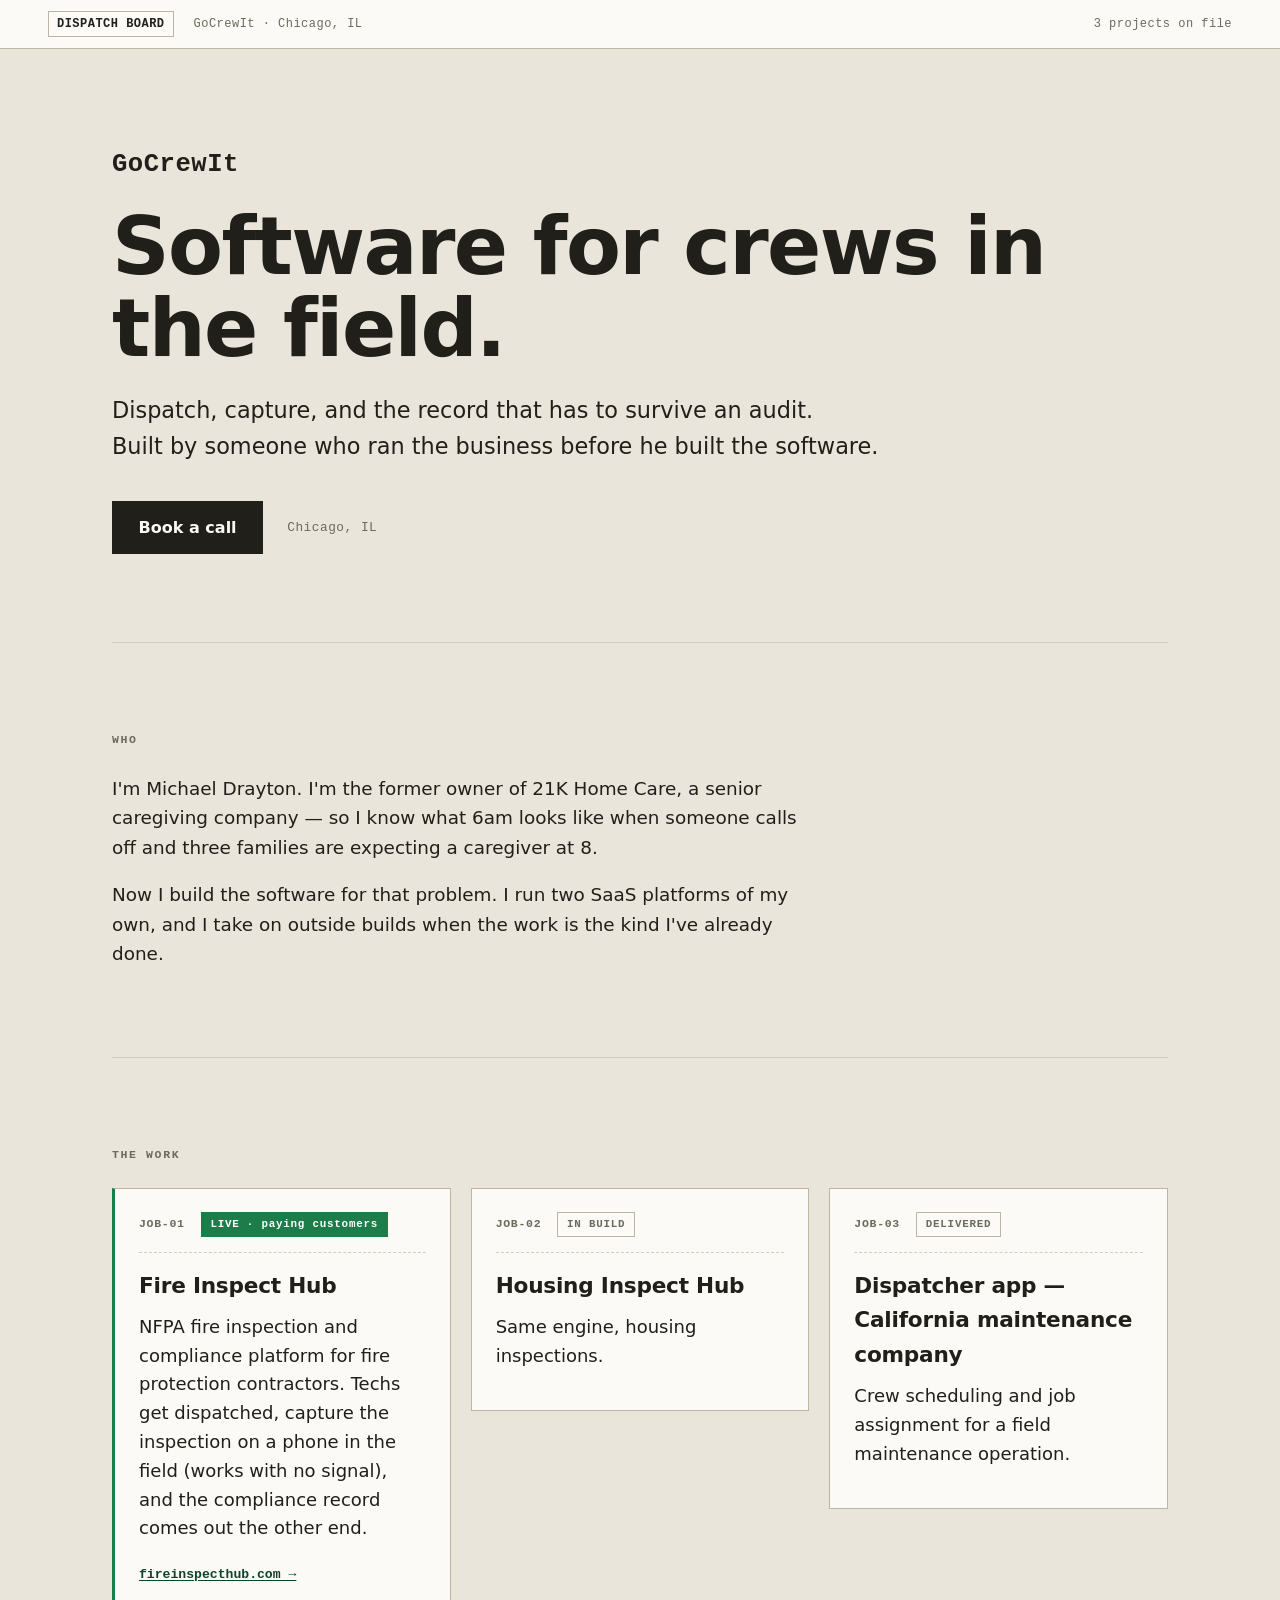
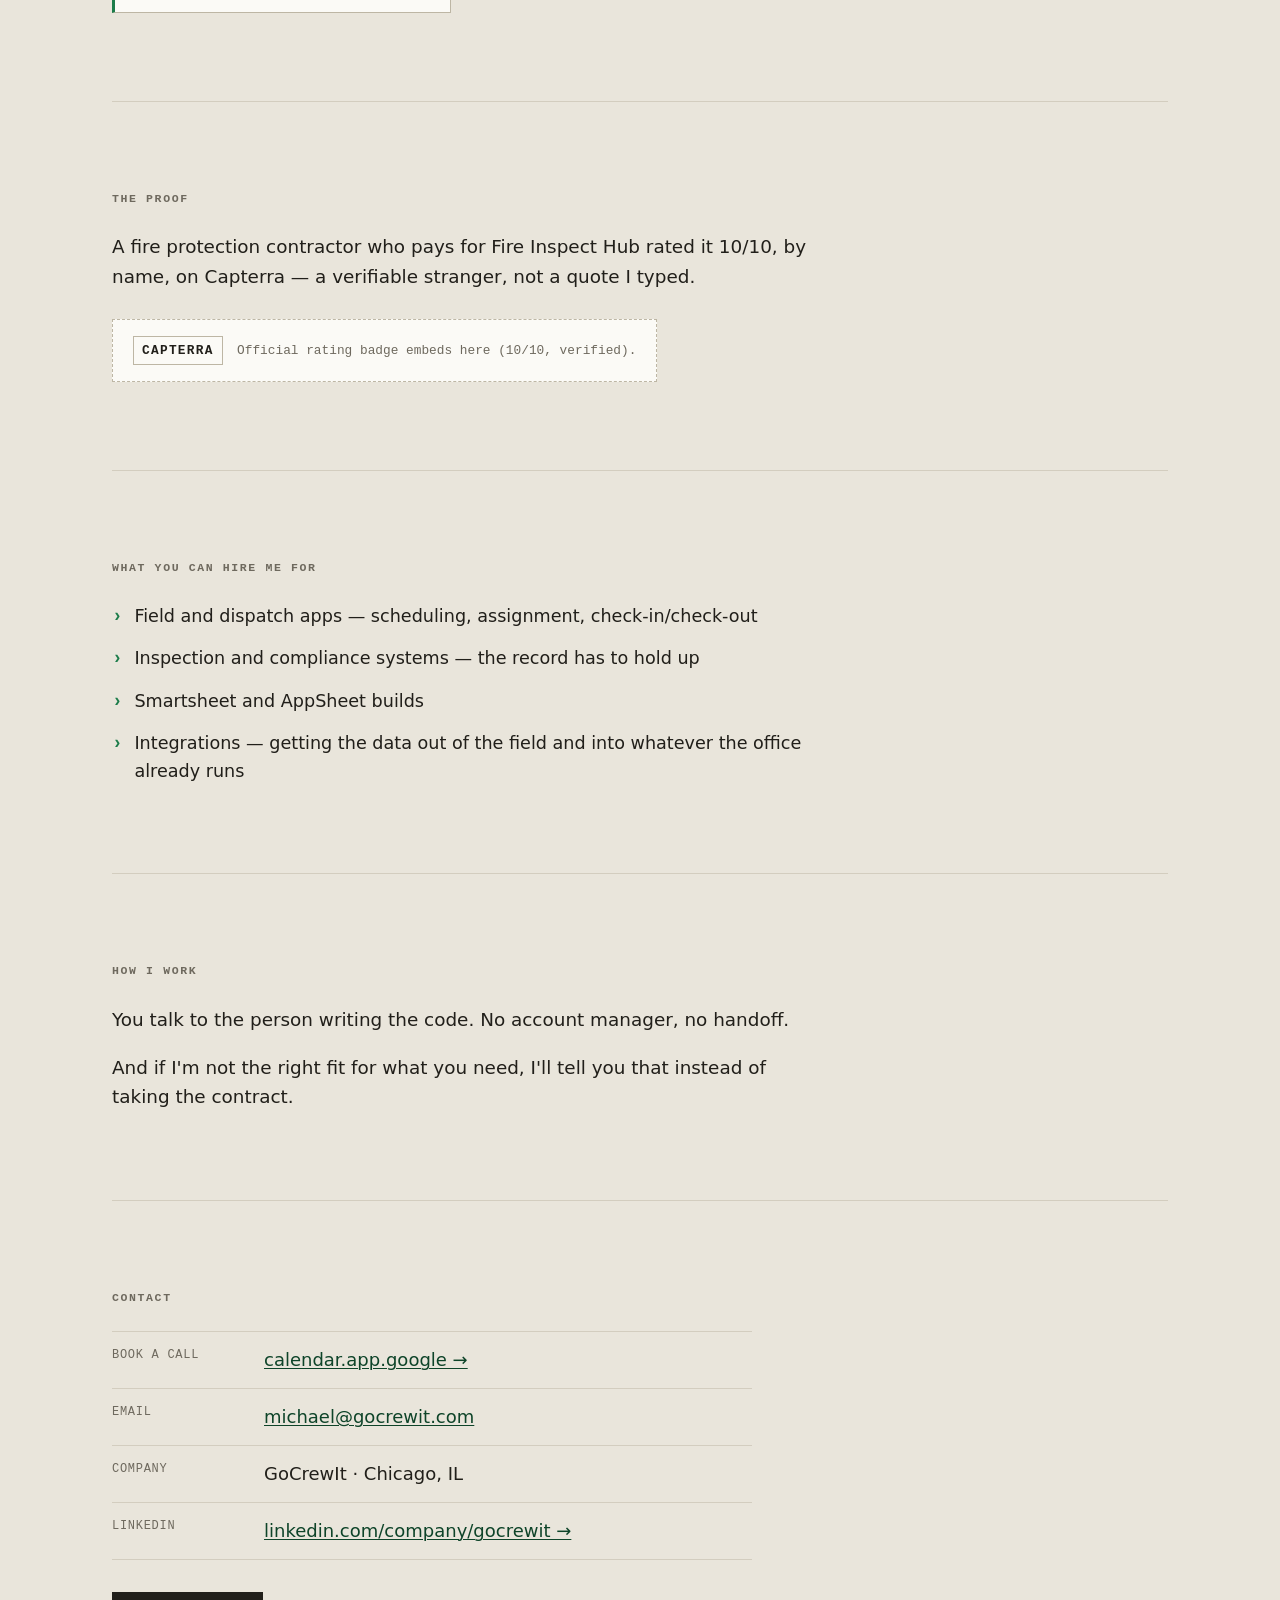
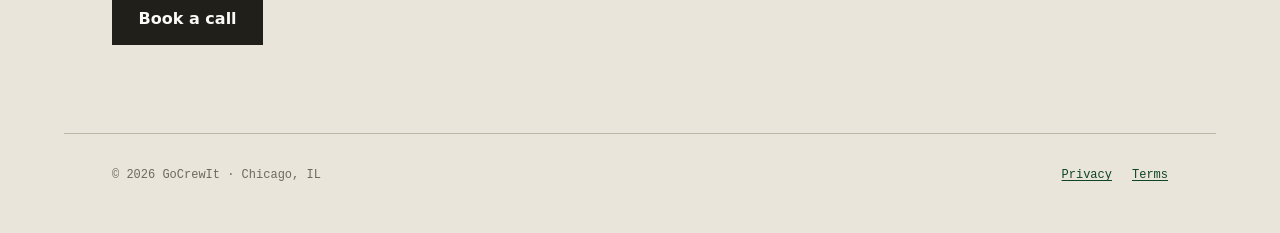
==== index.html @ 795e6ba6 "Initial build — gocrewit.com credibility page One-page dispatch-board site per docs/specs/gocrewit-s" ====
<!DOCTYPE html>
<html lang="en">
<head>
<meta charset="utf-8">
<meta name="viewport" content="width=device-width, initial-scale=1">
<title>GoCrewIt — Software for crews in the field</title>
<meta name="description" content="GoCrewIt builds software for crews in the field — dispatch, capture, and the record that has to survive an audit. Built by an operator who ran the business before he built the software. Chicago, IL.">
<link rel="canonical" href="https://gocrewit.com/">

<!-- Open Graph / social -->
<meta property="og:type" content="website">
<meta property="og:site_name" content="GoCrewIt">
<meta property="og:title" content="GoCrewIt — Software for crews in the field">
<meta property="og:description" content="Dispatch, capture, and the record that has to survive an audit. Built by an operator who ran the business before he built the software.">
<meta property="og:url" content="https://gocrewit.com/">
<meta name="twitter:card" content="summary">

<link rel="stylesheet" href="assets/style.css">
</head>
<body>

<!-- ============================================================= -->
<!-- Dispatch-board header bar — mono metadata, the signature nod   -->
<!-- ============================================================= -->
<header class="board-bar" role="banner">
  <span class="board-bar__tag">DISPATCH BOARD</span>
  <span class="board-bar__meta">GoCrewIt · Chicago, IL</span>
  <span class="board-bar__meta board-bar__meta--dim">3 projects on file</span>
</header>

<main id="main">

  <!-- 3.1 Hero — the thesis -->
  <section class="hero" aria-labelledby="wordmark">
    <p class="hero__eyebrow">GoCrewIt</p>
    <h1 id="wordmark" class="hero__thesis">Software for crews in the field.</h1>
    <p class="hero__sub">
      Dispatch, capture, and the record that has to survive an audit.<br>
      Built by someone who ran the business before he built the software.
    </p>
    <div class="hero__actions">
      <a class="btn" href="https://calendar.app.google/ySt95BwqT4u9FVzF8">Book a call</a>
      <span class="hero__loc">Chicago, IL</span>
    </div>
  </section>

  <!-- 3.2 Who -->
  <section class="who" aria-labelledby="who-h">
    <h2 id="who-h" class="section-label">Who</h2>
    <!-- VERIFY — Michael: confirm the 21K description + dates read the way you
         want them public. Swap the 6am line for a truer memory if you have one. -->
    <div class="who__body">
      <p>
        I'm Michael Drayton. I'm the former owner of 21K Home Care, a senior
        caregiving company — so I know what 6am looks like when someone calls
        off and three families are expecting a caregiver at 8.
      </p>
      <p>
        Now I build the software for that problem. I run two SaaS platforms of
        my own, and I take on outside builds when the work is the kind I've
        already done.
      </p>
    </div>
  </section>

  <!-- 3.3 The work — three job cards (the dispatch board) -->
  <section class="work" aria-labelledby="work-h">
    <h2 id="work-h" class="section-label">The work</h2>
    <ol class="board" role="list">

      <!-- Card 1 — Fire Inspect Hub — the one LIVE, paying-customers card -->
      <li class="card card--live">
        <div class="card__ticket">
          <span class="card__id">JOB-01</span>
          <span class="pill pill--live">LIVE · paying customers</span>
        </div>
        <h3 class="card__title">Fire Inspect Hub</h3>
        <p class="card__scope">
          NFPA fire inspection and compliance platform for fire protection
          contractors. Techs get dispatched, capture the inspection on a phone
          in the field (works with no signal), and the compliance record comes
          out the other end.
        </p>
        <a class="card__link" href="https://fireinspecthub.com">fireinspecthub.com &rarr;</a>
      </li>

      <!-- Card 2 — Housing Inspect Hub -->
      <!-- VERIFY — Michael must confirm status wording. Do NOT claim customers or
           "live" unless true. Defaulted to IN BUILD as the safe, honest floor —
           an overclaim here poisons the whole page. -->
      <li class="card">
        <div class="card__ticket">
          <span class="card__id">JOB-02</span>
          <span class="pill">IN BUILD</span>
        </div>
        <h3 class="card__title">Housing Inspect Hub</h3>
        <p class="card__scope">
          Same engine, housing inspections.
        </p>
      </li>

      <!-- Card 3 — California maintenance company dispatcher app -->
      <!-- VERIFY — Michael: can the client be named, or does it stay anonymous?
           Defaulted to anonymous. -->
      <li class="card">
        <div class="card__ticket">
          <span class="card__id">JOB-03</span>
          <span class="pill">DELIVERED</span>
        </div>
        <h3 class="card__title">Dispatcher app — California maintenance company</h3>
        <p class="card__scope">
          Crew scheduling and job assignment for a field maintenance operation.
        </p>
      </li>

    </ol>
  </section>

  <!-- 3.4 The proof — Isiaha's Capterra review -->
  <section class="proof" aria-labelledby="proof-h">
    <h2 id="proof-h" class="section-label">The proof</h2>
    <p class="proof__context">
      A fire protection contractor who pays for Fire Inspect Hub rated it 10/10,
      by name, on Capterra — a verifiable stranger, not a quote I typed.
    </p>
    <!-- ============================================================= -->
    <!-- CAPTERRA BADGE — embed the official widget here.               -->
    <!-- Pull the current embed from Capterra's vendor portal. Do NOT   -->
    <!-- hand-roll a quote and do NOT reproduce the full review body.   -->
    <!-- The badge must link back to the verifiable original review.    -->
    <!-- ============================================================= -->
    <div class="proof__badge" role="note" aria-label="Capterra rating badge placeholder">
      <span class="proof__badge-label">CAPTERRA</span>
      <span class="proof__badge-note">Official rating badge embeds here (10/10, verified).</span>
    </div>
  </section>

  <!-- 3.5 What you can hire me for -->
  <section class="hire" aria-labelledby="hire-h">
    <h2 id="hire-h" class="section-label">What you can hire me for</h2>
    <ul class="hire__list" role="list">
      <li>Field and dispatch apps — scheduling, assignment, check-in/check-out</li>
      <li>Inspection and compliance systems — the record has to hold up</li>
      <li>Smartsheet and AppSheet builds</li>
      <li>Integrations — getting the data out of the field and into whatever the office already runs</li>
    </ul>
  </section>

  <!-- 3.6 How I work -->
  <section class="how" aria-labelledby="how-h">
    <h2 id="how-h" class="section-label">How I work</h2>
    <div class="how__body">
      <p>You talk to the person writing the code. No account manager, no handoff.</p>
      <p>And if I'm not the right fit for what you need, I'll tell you that instead of taking the contract.</p>
    </div>
  </section>

  <!-- 3.7 Contact -->
  <section class="contact" aria-labelledby="contact-h">
    <h2 id="contact-h" class="section-label">Contact</h2>
    <dl class="contact__grid">
      <div class="contact__row">
        <dt>Book a call</dt>
        <dd><a href="https://calendar.app.google/ySt95BwqT4u9FVzF8">calendar.app.google &rarr;</a></dd>
      </div>
      <div class="contact__row">
        <dt>Email</dt>
        <dd><a href="mailto:michael@gocrewit.com">michael@gocrewit.com</a></dd>
      </div>
      <div class="contact__row">
        <dt>Company</dt>
        <dd>GoCrewIt · Chicago, IL</dd>
      </div>
      <div class="contact__row">
        <dt>LinkedIn</dt>
        <dd><a href="https://www.linkedin.com/company/gocrewit">linkedin.com/company/gocrewit &rarr;</a></dd>
      </div>
    </dl>
    <p class="contact__cta">
      <a class="btn" href="https://calendar.app.google/ySt95BwqT4u9FVzF8">Book a call</a>
    </p>
  </section>

</main>

<footer class="site-foot" role="contentinfo">
  <span>&copy; 2026 GoCrewIt · Chicago, IL</span>
  <nav class="site-foot__nav" aria-label="Legal">
    <a href="privacy.html">Privacy</a>
    <a href="terms.html">Terms</a>
  </nav>
</footer>

</body>
</html>
---- assets/style.css ----
/* =================================================================
   GoCrewIt — credibility page
   Design: "ops board / work-order ticket". Manila board + graphite ink,
   ONE accent (signal green) reserved strictly for status. System fonts
   only (no web-font fetch → fast on bad signal). Hand-written, no build.
   ================================================================= */

:root {
  --board:      #e9e5db;  /* page: kraft / work-order manila            */
  --card:       #fbfaf6;  /* card stock                                 */
  --ink:        #211f1a;  /* warm graphite (not pure black)             */
  --muted:      #6e695e;  /* secondary text                             */
  --line:       #d3cdbf;  /* hairline ticket structure                  */
  --line-strong:#bdb6a4;
  --accent:     #1c7c4a;  /* signal green — STATUS ONLY                 */
  --accent-dk:  #0e4429;

  --sans: ui-sans-serif, system-ui, -apple-system, "Segoe UI", Roboto, Helvetica, Arial, sans-serif;
  --mono: ui-monospace, "SF Mono", "Cascadia Code", "Cascadia Mono", Menlo, Consolas, monospace;

  --measure: 62ch;
  --pad: clamp(1.25rem, 4vw, 3rem);
  --gap: clamp(2.75rem, 7vw, 5.5rem);
}

* { box-sizing: border-box; }

html { -webkit-text-size-adjust: 100%; }

body {
  margin: 0;
  background: var(--board);
  color: var(--ink);
  font-family: var(--sans);
  font-size: clamp(1rem, 0.95rem + 0.3vw, 1.125rem);
  line-height: 1.6;
  -webkit-font-smoothing: antialiased;
}

a { color: var(--accent-dk); text-decoration-thickness: 1px; text-underline-offset: 2px; }
a:hover { color: var(--accent); }

/* Visible keyboard focus everywhere (quality floor). */
:focus-visible {
  outline: 2px solid var(--accent);
  outline-offset: 3px;
  border-radius: 2px;
}

/* ---- Dispatch-board header bar -------------------------------- */
.board-bar {
  display: flex;
  flex-wrap: wrap;
  align-items: center;
  gap: 0.5rem 1.25rem;
  padding: 0.7rem var(--pad);
  border-bottom: 1px solid var(--line-strong);
  background: var(--card);
  font-family: var(--mono);
  font-size: 0.75rem;
  letter-spacing: 0.04em;
}
.board-bar__tag {
  font-weight: 600;
  color: var(--ink);
  padding: 0.15rem 0.5rem;
  border: 1px solid var(--line-strong);
}
.board-bar__meta { color: var(--muted); }
.board-bar__meta--dim { margin-left: auto; }

/* ---- Layout rhythm -------------------------------------------- */
main {
  max-width: 72rem;
  margin: 0 auto;
  padding: 0 var(--pad);
}
section { padding: var(--gap) 0; border-bottom: 1px solid var(--line); }
section:last-of-type { border-bottom: 0; }

.section-label {
  font-family: var(--mono);
  font-size: 0.72rem;
  font-weight: 600;
  letter-spacing: 0.14em;
  text-transform: uppercase;
  color: var(--muted);
  margin: 0 0 1.5rem;
}

/* ---- Hero ------------------------------------------------------ */
.hero { padding-top: clamp(3rem, 8vw, 6rem); }
.hero__eyebrow {
  font-family: var(--mono);
  font-weight: 600;
  letter-spacing: 0.02em;
  font-size: clamp(1.1rem, 1rem + 1vw, 1.6rem);
  margin: 0 0 1.25rem;
}
.hero__thesis {
  font-size: clamp(2.4rem, 1.6rem + 5vw, 5rem);
  line-height: 1.02;
  letter-spacing: -0.02em;
  font-weight: 800;
  margin: 0 0 1.5rem;
  max-width: 18ch;
}
.hero__sub {
  font-size: clamp(1.1rem, 1rem + 0.7vw, 1.4rem);
  color: var(--ink);
  max-width: var(--measure);
  margin: 0 0 2.25rem;
}
.hero__actions { display: flex; flex-wrap: wrap; align-items: center; gap: 1rem 1.5rem; }
.hero__loc { font-family: var(--mono); font-size: 0.8rem; color: var(--muted); letter-spacing: 0.04em; }

/* ---- Button --------------------------------------------------- */
.btn {
  display: inline-block;
  background: var(--ink);
  color: var(--card);
  font-weight: 600;
  font-size: 1rem;
  padding: 0.8rem 1.6rem;
  border: 1px solid var(--ink);
  text-decoration: none;
  transition: transform 120ms ease, background-color 120ms ease;
}
.btn:hover { background: var(--accent-dk); border-color: var(--accent-dk); color: #fff; transform: translateY(-1px); }

/* ---- Who / How / prose ---------------------------------------- */
.who__body, .how__body { max-width: var(--measure); }
.who__body p, .how__body p { margin: 0 0 1.15rem; font-size: 1.15rem; }
.who__body p:last-child, .how__body p:last-child { margin-bottom: 0; }

/* ---- The board: job cards ------------------------------------- */
.board {
  list-style: none;
  margin: 0;
  padding: 0;
  display: grid;
  gap: 1.25rem;
}
.card {
  background: var(--card);
  border: 1px solid var(--line-strong);
  padding: 1.4rem 1.5rem 1.6rem;
  transition: transform 120ms ease, box-shadow 120ms ease;
}
.card:hover { transform: translateY(-2px); box-shadow: 0 6px 22px rgba(33,31,26,0.09); }
/* The one live card gets a structural marker, not a color wash. */
.card--live { border-left: 3px solid var(--accent); }

.card__ticket {
  display: flex;
  align-items: center;
  gap: 0.75rem 1rem;
  flex-wrap: wrap;
  font-family: var(--mono);
  font-size: 0.72rem;
  letter-spacing: 0.06em;
  padding-bottom: 0.9rem;
  margin-bottom: 1rem;
  border-bottom: 1px dashed var(--line);
}
.card__id { color: var(--muted); font-weight: 600; }

.pill {
  font-family: var(--mono);
  font-size: 0.68rem;
  font-weight: 600;
  letter-spacing: 0.07em;
  padding: 0.2rem 0.55rem;
  border: 1px solid var(--line-strong);
  color: var(--muted);
  white-space: nowrap;
}
/* Accent appears ONLY here, on the genuinely-live status. */
.pill--live {
  background: var(--accent);
  border-color: var(--accent);
  color: #fff;
}

.card__title { font-size: 1.35rem; letter-spacing: -0.01em; margin: 0 0 0.6rem; }
.card__scope { margin: 0 0 0.9rem; color: var(--ink); max-width: 60ch; }
.card__link { font-family: var(--mono); font-size: 0.82rem; font-weight: 600; }

@media (min-width: 52rem) {
  .board { grid-template-columns: repeat(3, 1fr); align-items: start; }
}

/* ---- Proof / Capterra slot ------------------------------------ */
.proof__context { max-width: var(--measure); font-size: 1.15rem; margin: 0 0 1.75rem; }
.proof__badge {
  display: inline-flex;
  align-items: center;
  gap: 0.9rem;
  background: var(--card);
  border: 1px dashed var(--line-strong);
  padding: 1rem 1.25rem;
  font-family: var(--mono);
  font-size: 0.8rem;
}
.proof__badge-label {
  font-weight: 600;
  letter-spacing: 0.1em;
  padding: 0.2rem 0.5rem;
  border: 1px solid var(--line-strong);
}
.proof__badge-note { color: var(--muted); }

/* ---- Hire list ------------------------------------------------ */
.hire__list {
  list-style: none;
  margin: 0;
  padding: 0;
  display: grid;
  gap: 0.9rem;
  max-width: var(--measure);
}
.hire__list li {
  padding-left: 1.4rem;
  position: relative;
  font-size: 1.1rem;
}
.hire__list li::before {
  content: "›";
  position: absolute;
  left: 0;
  color: var(--accent);
  font-family: var(--mono);
  font-weight: 700;
}

/* ---- Contact -------------------------------------------------- */
.contact__grid { margin: 0 0 2rem; display: grid; gap: 0; max-width: 40rem; }
.contact__row {
  display: flex;
  flex-wrap: wrap;
  gap: 0.25rem 1.5rem;
  padding: 0.85rem 0;
  border-top: 1px solid var(--line);
}
.contact__row:last-child { border-bottom: 1px solid var(--line); }
.contact__row dt {
  font-family: var(--mono);
  font-size: 0.75rem;
  letter-spacing: 0.06em;
  text-transform: uppercase;
  color: var(--muted);
  min-width: 8rem;
}
.contact__row dd { margin: 0; }
.contact__cta { margin: 0; }

/* ---- Footer --------------------------------------------------- */
.site-foot {
  max-width: 72rem;
  margin: 0 auto;
  padding: 2rem var(--pad) 3rem;
  display: flex;
  flex-wrap: wrap;
  gap: 0.5rem 1.5rem;
  align-items: center;
  justify-content: space-between;
  font-family: var(--mono);
  font-size: 0.75rem;
  color: var(--muted);
  border-top: 1px solid var(--line-strong);
}
.site-foot__nav { display: flex; gap: 1.25rem; }

/* ---- Legal pages (privacy / terms / 404) ---------------------- */
.doc {
  max-width: 46rem;
  margin: 0 auto;
  padding: clamp(2.5rem, 6vw, 4.5rem) var(--pad) 4rem;
}
.doc h1 { font-size: clamp(1.8rem, 1.4rem + 2vw, 2.6rem); letter-spacing: -0.02em; margin: 0 0 0.5rem; }
.doc .doc__meta { font-family: var(--mono); font-size: 0.78rem; color: var(--muted); margin: 0 0 2.5rem; }
.doc h2 { font-size: 1.25rem; margin: 2.5rem 0 0.75rem; }
.doc p, .doc li { max-width: var(--measure); }
.doc a.back { font-family: var(--mono); font-size: 0.8rem; }
.doc__placeholder {
  background: var(--card);
  border: 1px dashed var(--line-strong);
  padding: 1rem 1.25rem;
  font-family: var(--mono);
  font-size: 0.8rem;
  color: var(--muted);
}

/* ---- 404 ------------------------------------------------------ */
.notfound { text-align: left; }
.notfound .code { font-family: var(--mono); font-size: 0.8rem; color: var(--muted); letter-spacing: 0.08em; }

/* ---- Motion preference ---------------------------------------- */
@media (prefers-reduced-motion: reduce) {
  * { transition: none !important; scroll-behavior: auto !important; }
  .card:hover, .btn:hover { transform: none; }
}
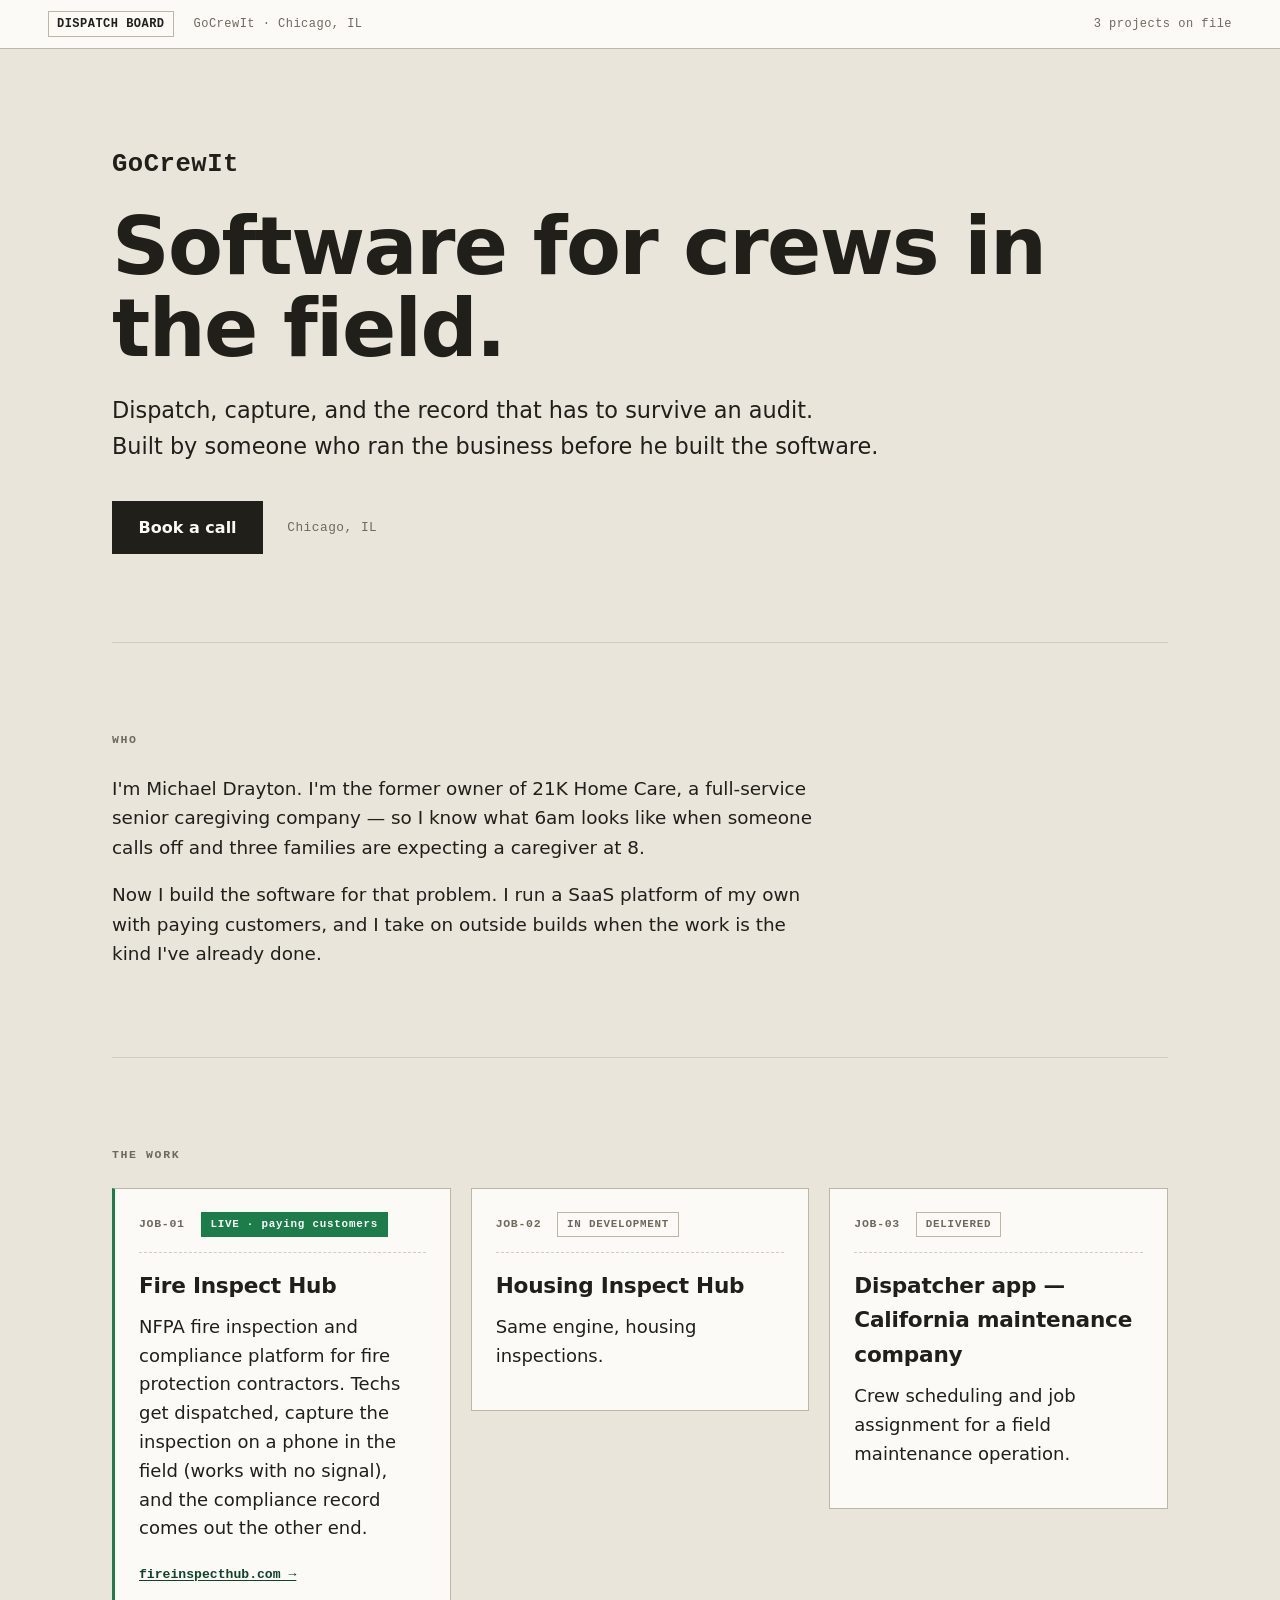
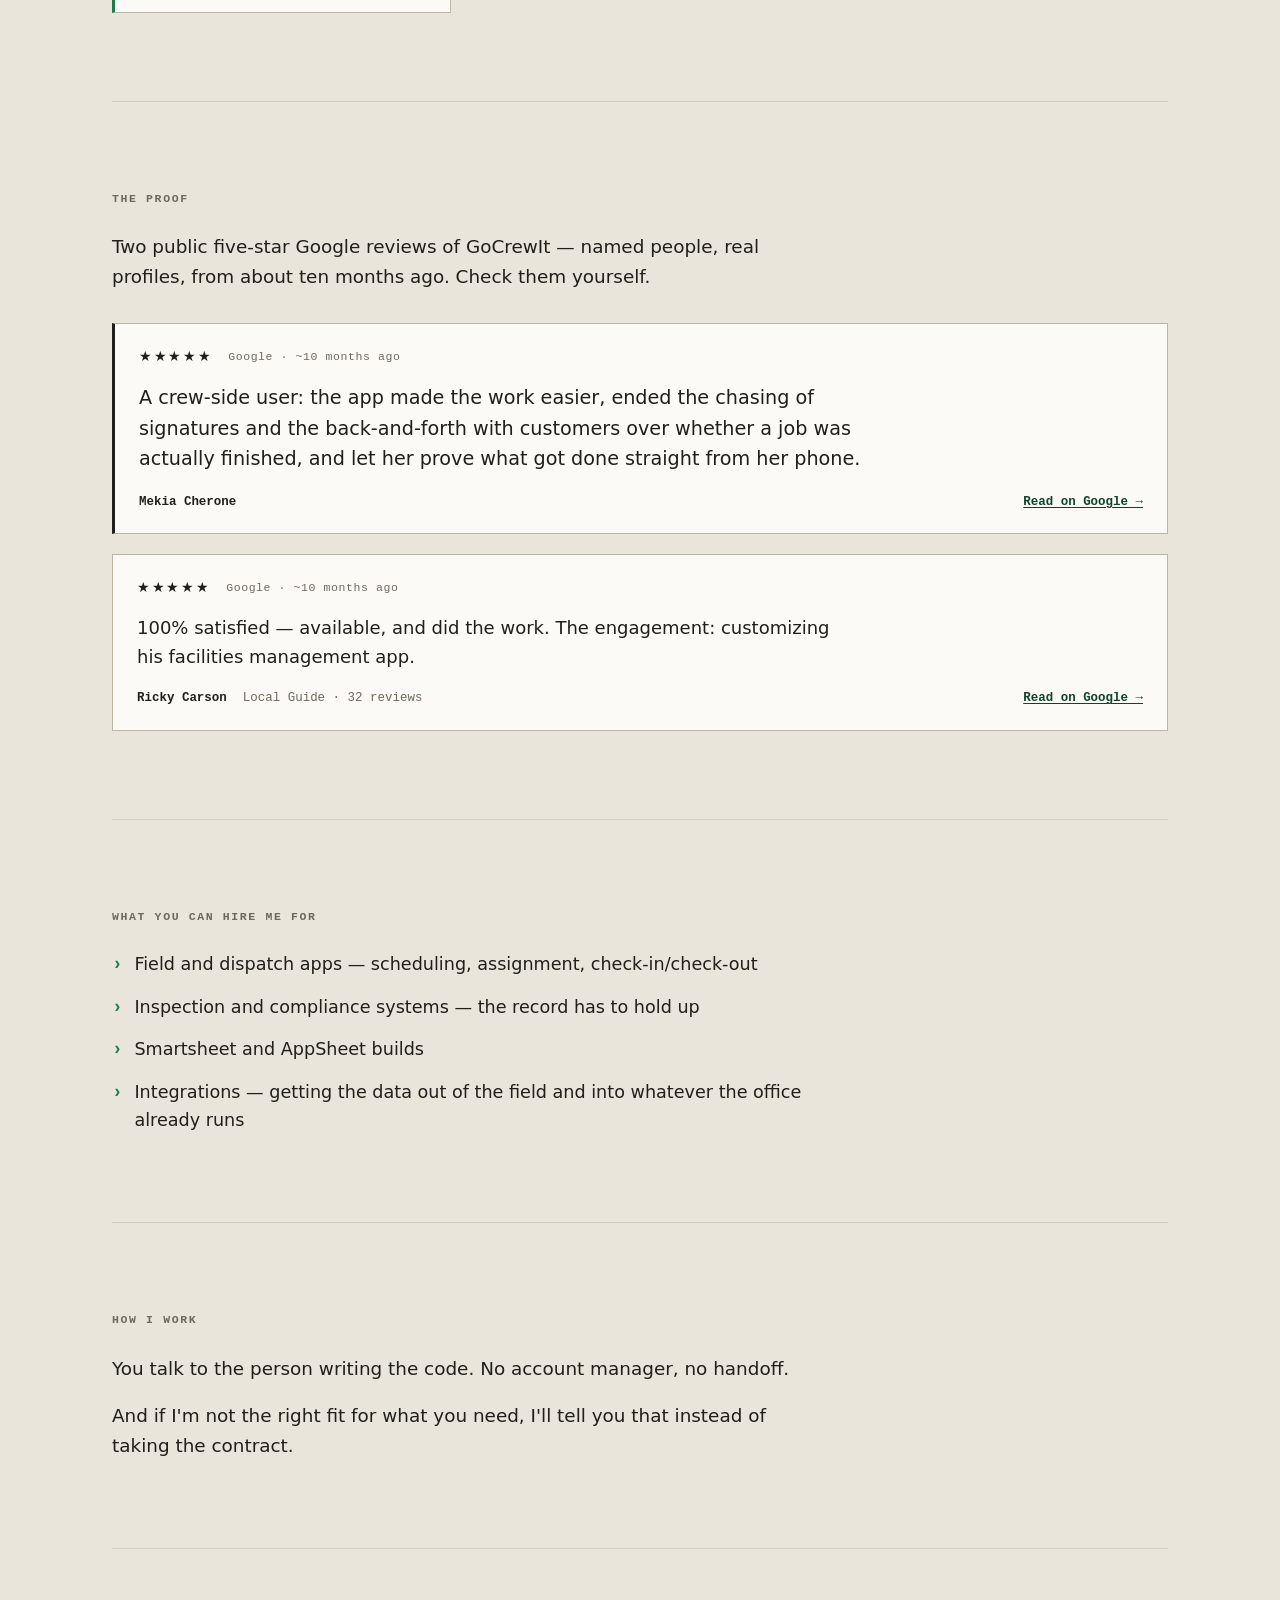
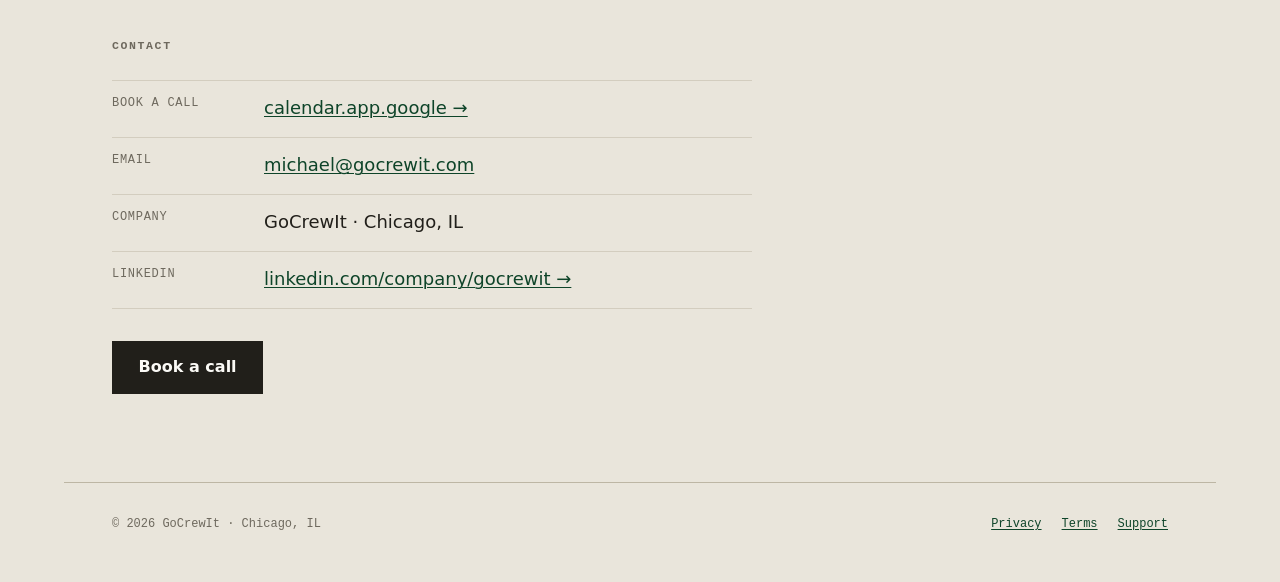
==== commit 1d849d76: "Corrections per ticket: Google reviews, IN DEVELOPMENT, legal paths, redirects - Proof: delete dead " ====
--- a/index.html
+++ b/index.html
@@ -47,18 +47,19 @@
   <!-- 3.2 Who -->
   <section class="who" aria-labelledby="who-h">
     <h2 id="who-h" class="section-label">Who</h2>
-    <!-- VERIFY — Michael: confirm the 21K description + dates read the way you
-         want them public. Swap the 6am line for a truer memory if you have one. -->
+    <!-- 21K wording CONFIRMED by Michael 2026-07-13: full-service senior
+         caregiving company, past tense. Swap the 6am line for a real 21K memory
+         if Michael has a more specific one. -->
     <div class="who__body">
       <p>
-        I'm Michael Drayton. I'm the former owner of 21K Home Care, a senior
-        caregiving company — so I know what 6am looks like when someone calls
-        off and three families are expecting a caregiver at 8.
+        I'm Michael Drayton. I'm the former owner of 21K Home Care, a
+        full-service senior caregiving company — so I know what 6am looks like
+        when someone calls off and three families are expecting a caregiver at 8.
       </p>
       <p>
-        Now I build the software for that problem. I run two SaaS platforms of
-        my own, and I take on outside builds when the work is the kind I've
-        already done.
+        Now I build the software for that problem. I run a SaaS platform of my
+        own with paying customers, and I take on outside builds when the work is
+        the kind I've already done.
       </p>
     </div>
   </section>
@@ -85,13 +86,13 @@
       </li>
 
       <!-- Card 2 — Housing Inspect Hub -->
-      <!-- VERIFY — Michael must confirm status wording. Do NOT claim customers or
-           "live" unless true. Defaulted to IN BUILD as the safe, honest floor —
-           an overclaim here poisons the whole page. -->
+      <!-- Status CONFIRMED by Michael 2026-07-13: "IN DEVELOPMENT" — those exact
+           words. No "launching soon" / customer / traction language. A truthful
+           IN DEVELOPMENT next to a LIVE card is what makes the LIVE card believable. -->
       <li class="card">
         <div class="card__ticket">
           <span class="card__id">JOB-02</span>
-          <span class="pill">IN BUILD</span>
+          <span class="pill">IN DEVELOPMENT</span>
         </div>
         <h3 class="card__title">Housing Inspect Hub</h3>
         <p class="card__scope">
@@ -100,8 +101,10 @@
       </li>
 
       <!-- Card 3 — California maintenance company dispatcher app -->
-      <!-- VERIFY — Michael: can the client be named, or does it stay anonymous?
-           Defaulted to anonymous. -->
+      <!-- VERIFY — Michael: is this Ricky Carson (the Google reviewer below,
+           "customizing his facilities management app")? If YES, name him here and
+           cross-link this card to his review — he named himself publicly. If not
+           confirmed, it STAYS anonymous. Not guessing. -->
       <li class="card">
         <div class="card__ticket">
           <span class="card__id">JOB-03</span>
@@ -116,22 +119,58 @@
     </ol>
   </section>
 
-  <!-- 3.4 The proof — Isiaha's Capterra review -->
+  <!-- 3.4 The proof — two public Google Business Profile reviews of GoCrewIt.
+       (Capterra route deleted: badges gate at 10 reviews; FIH has one. These are
+       better proof — right brand, named public profiles, no gate.) -->
   <section class="proof" aria-labelledby="proof-h">
     <h2 id="proof-h" class="section-label">The proof</h2>
     <p class="proof__context">
-      A fire protection contractor who pays for Fire Inspect Hub rated it 10/10,
-      by name, on Capterra — a verifiable stranger, not a quote I typed.
+      Two public five-star Google reviews of GoCrewIt — named people, real
+      profiles, from about ten months ago. Check them yourself.
     </p>
-    <!-- ============================================================= -->
-    <!-- CAPTERRA BADGE — embed the official widget here.               -->
-    <!-- Pull the current embed from Capterra's vendor portal. Do NOT   -->
-    <!-- hand-roll a quote and do NOT reproduce the full review body.   -->
-    <!-- The badge must link back to the verifiable original review.    -->
-    <!-- ============================================================= -->
-    <div class="proof__badge" role="note" aria-label="Capterra rating badge placeholder">
-      <span class="proof__badge-label">CAPTERRA</span>
-      <span class="proof__badge-note">Official rating badge embeds here (10/10, verified).</span>
+
+    <div class="reviews">
+
+      <!-- Review 1 — Mekia Cherone (crew-side) — MOST SPACE. She stated the whole
+           positioning unprompted, ten months before the brief. -->
+      <blockquote class="review review--lead">
+        <div class="review__meta">
+          <span class="review__stars" aria-label="Rated 5 out of 5">&#9733;&#9733;&#9733;&#9733;&#9733;</span>
+          <span class="review__src">Google &middot; ~10 months ago</span>
+        </div>
+        <!-- Summary, not a fabricated verbatim quote (we don't hold her exact text).
+             VERIFY — Michael: paste her verbatim excerpt if you want it in quotes;
+             if she wrote "paperwork," keep it — that's HER voice, allowed. -->
+        <p class="review__body">
+          A crew-side user: the app made the work easier, ended the chasing of
+          signatures and the back-and-forth with customers over whether a job was
+          actually finished, and let her prove what got done straight from her phone.
+        </p>
+        <footer class="review__who">
+          <cite>Mekia Cherone</cite>
+          <!-- VERIFY — Michael: supply the live Google Business Profile URL. -->
+          <a class="review__link" href="#VERIFY-gmb-url">Read on Google &rarr;</a>
+        </footer>
+      </blockquote>
+
+      <!-- Review 2 — Ricky Carson — the Local Guide standing is the point. -->
+      <blockquote class="review">
+        <div class="review__meta">
+          <span class="review__stars" aria-label="Rated 5 out of 5">&#9733;&#9733;&#9733;&#9733;&#9733;</span>
+          <span class="review__src">Google &middot; ~10 months ago</span>
+        </div>
+        <p class="review__body">
+          100% satisfied &mdash; available, and did the work. The engagement:
+          customizing his facilities management app.
+        </p>
+        <footer class="review__who">
+          <cite>Ricky Carson</cite>
+          <span class="review__badge">Local Guide &middot; 32 reviews</span>
+          <!-- VERIFY — Michael: supply the live Google Business Profile URL. -->
+          <a class="review__link" href="#VERIFY-gmb-url">Read on Google &rarr;</a>
+        </footer>
+      </blockquote>
+
     </div>
   </section>
 
@@ -186,8 +225,9 @@
 <footer class="site-foot" role="contentinfo">
   <span>&copy; 2026 GoCrewIt · Chicago, IL</span>
   <nav class="site-foot__nav" aria-label="Legal">
-    <a href="privacy.html">Privacy</a>
-    <a href="terms.html">Terms</a>
+    <a href="privacy-policy.html">Privacy</a>
+    <a href="terms-of-service.html">Terms</a>
+    <a href="support.html">Support</a>
   </nav>
 </footer>
 
--- a/assets/style.css
+++ b/assets/style.css
@@ -190,25 +190,42 @@
   .board { grid-template-columns: repeat(3, 1fr); align-items: start; }
 }
 
-/* ---- Proof / Capterra slot ------------------------------------ */
-.proof__context { max-width: var(--measure); font-size: 1.15rem; margin: 0 0 1.75rem; }
-.proof__badge {
-  display: inline-flex;
+/* ---- Proof / Google reviews ----------------------------------- */
+.proof__context { max-width: var(--measure); font-size: 1.15rem; margin: 0 0 2rem; }
+.reviews { display: grid; gap: 1.25rem; }
+.review {
+  margin: 0;
+  background: var(--card);
+  border: 1px solid var(--line-strong);
+  padding: 1.4rem 1.5rem 1.3rem;
+}
+/* Lead review gets weight via an ink rule — accent stays status-only. */
+.review--lead { border-left: 3px solid var(--ink); }
+.review__meta {
+  display: flex;
   align-items: center;
-  gap: 0.9rem;
-  background: var(--card);
-  border: 1px dashed var(--line-strong);
-  padding: 1rem 1.25rem;
-  font-family: var(--mono);
-  font-size: 0.8rem;
-}
-.proof__badge-label {
-  font-weight: 600;
-  letter-spacing: 0.1em;
-  padding: 0.2rem 0.5rem;
-  border: 1px solid var(--line-strong);
-}
-.proof__badge-note { color: var(--muted); }
+  gap: 0.6rem 1rem;
+  flex-wrap: wrap;
+  font-family: var(--mono);
+  font-size: 0.72rem;
+  letter-spacing: 0.05em;
+  margin-bottom: 0.9rem;
+}
+.review__stars { color: var(--ink); letter-spacing: 0.12em; font-size: 0.85rem; }
+.review__src { color: var(--muted); }
+.review__body { margin: 0 0 1.1rem; max-width: 62ch; }
+.review--lead .review__body { font-size: 1.2rem; }
+.review__who {
+  display: flex;
+  align-items: baseline;
+  gap: 0.4rem 1rem;
+  flex-wrap: wrap;
+  font-family: var(--mono);
+  font-size: 0.78rem;
+}
+.review__who cite { font-style: normal; font-weight: 600; color: var(--ink); }
+.review__badge { color: var(--muted); }
+.review__link { margin-left: auto; font-weight: 600; white-space: nowrap; }
 
 /* ---- Hire list ------------------------------------------------ */
 .hire__list {
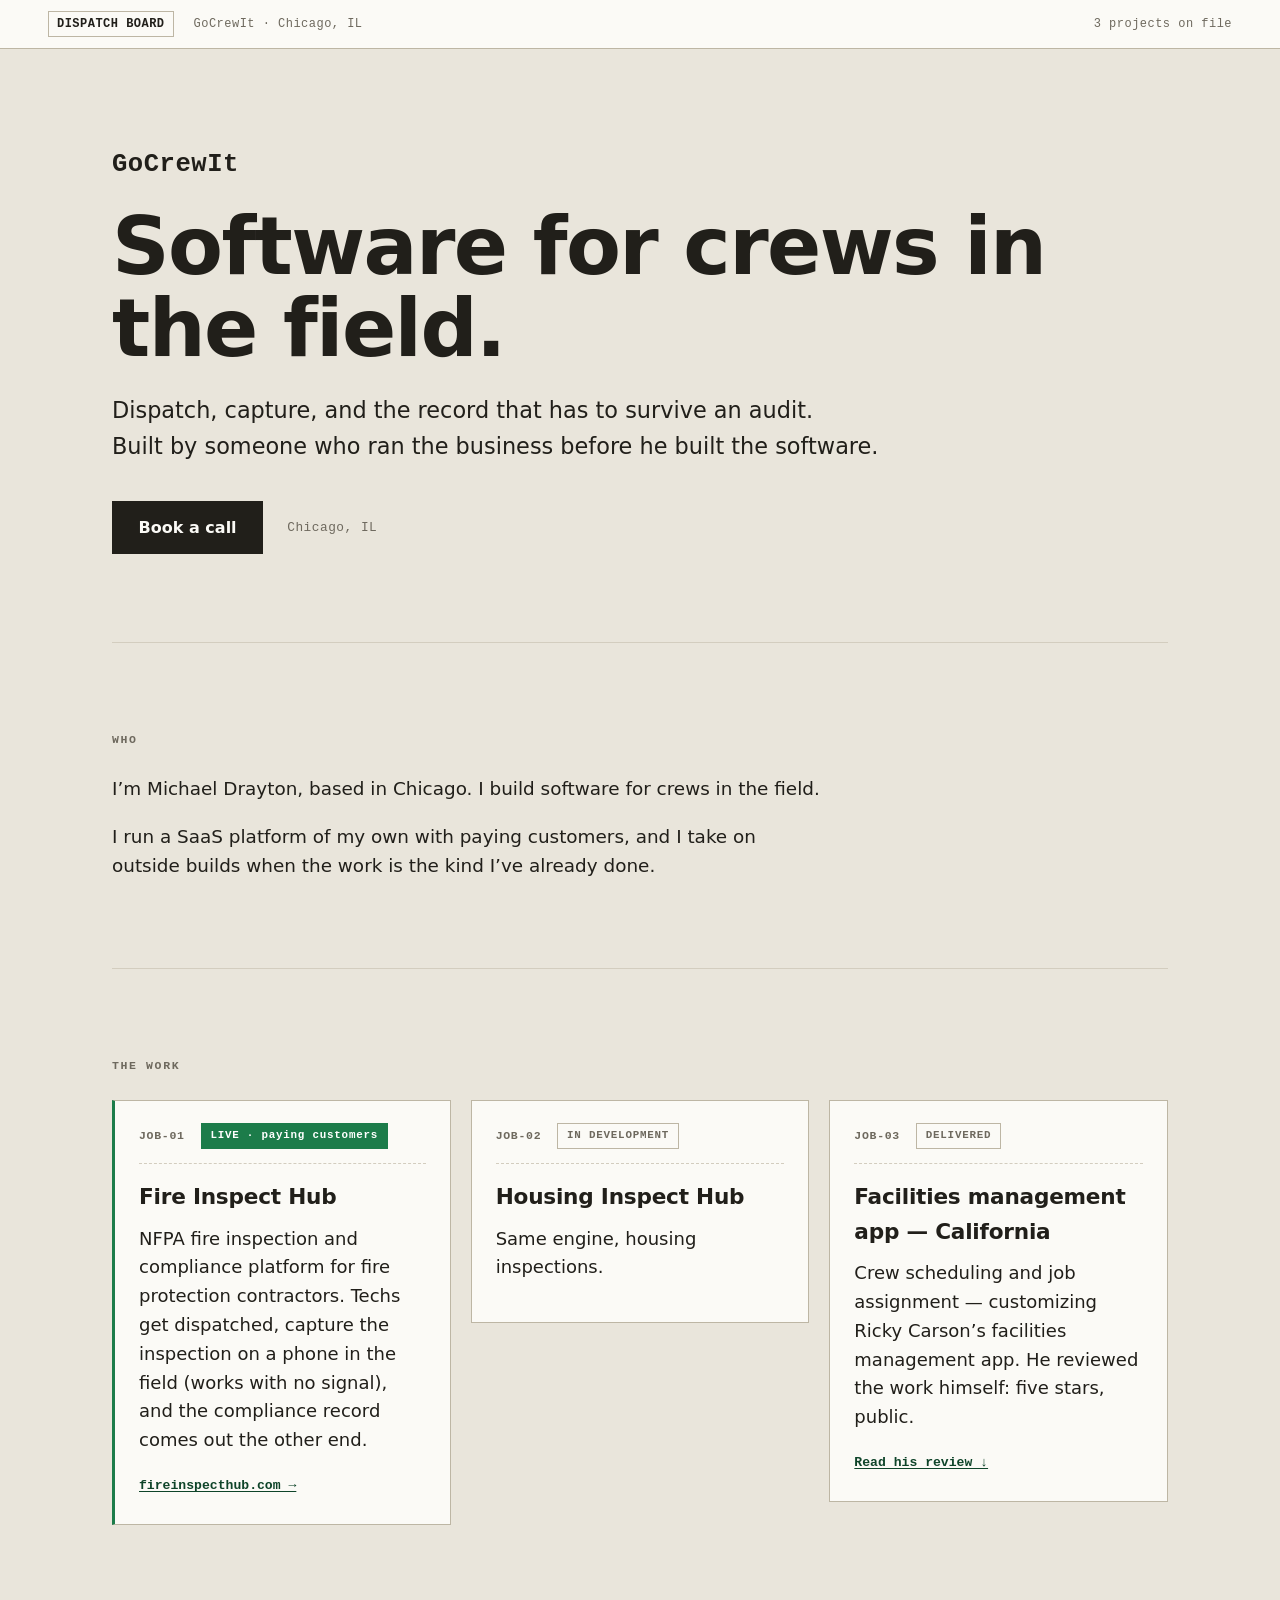
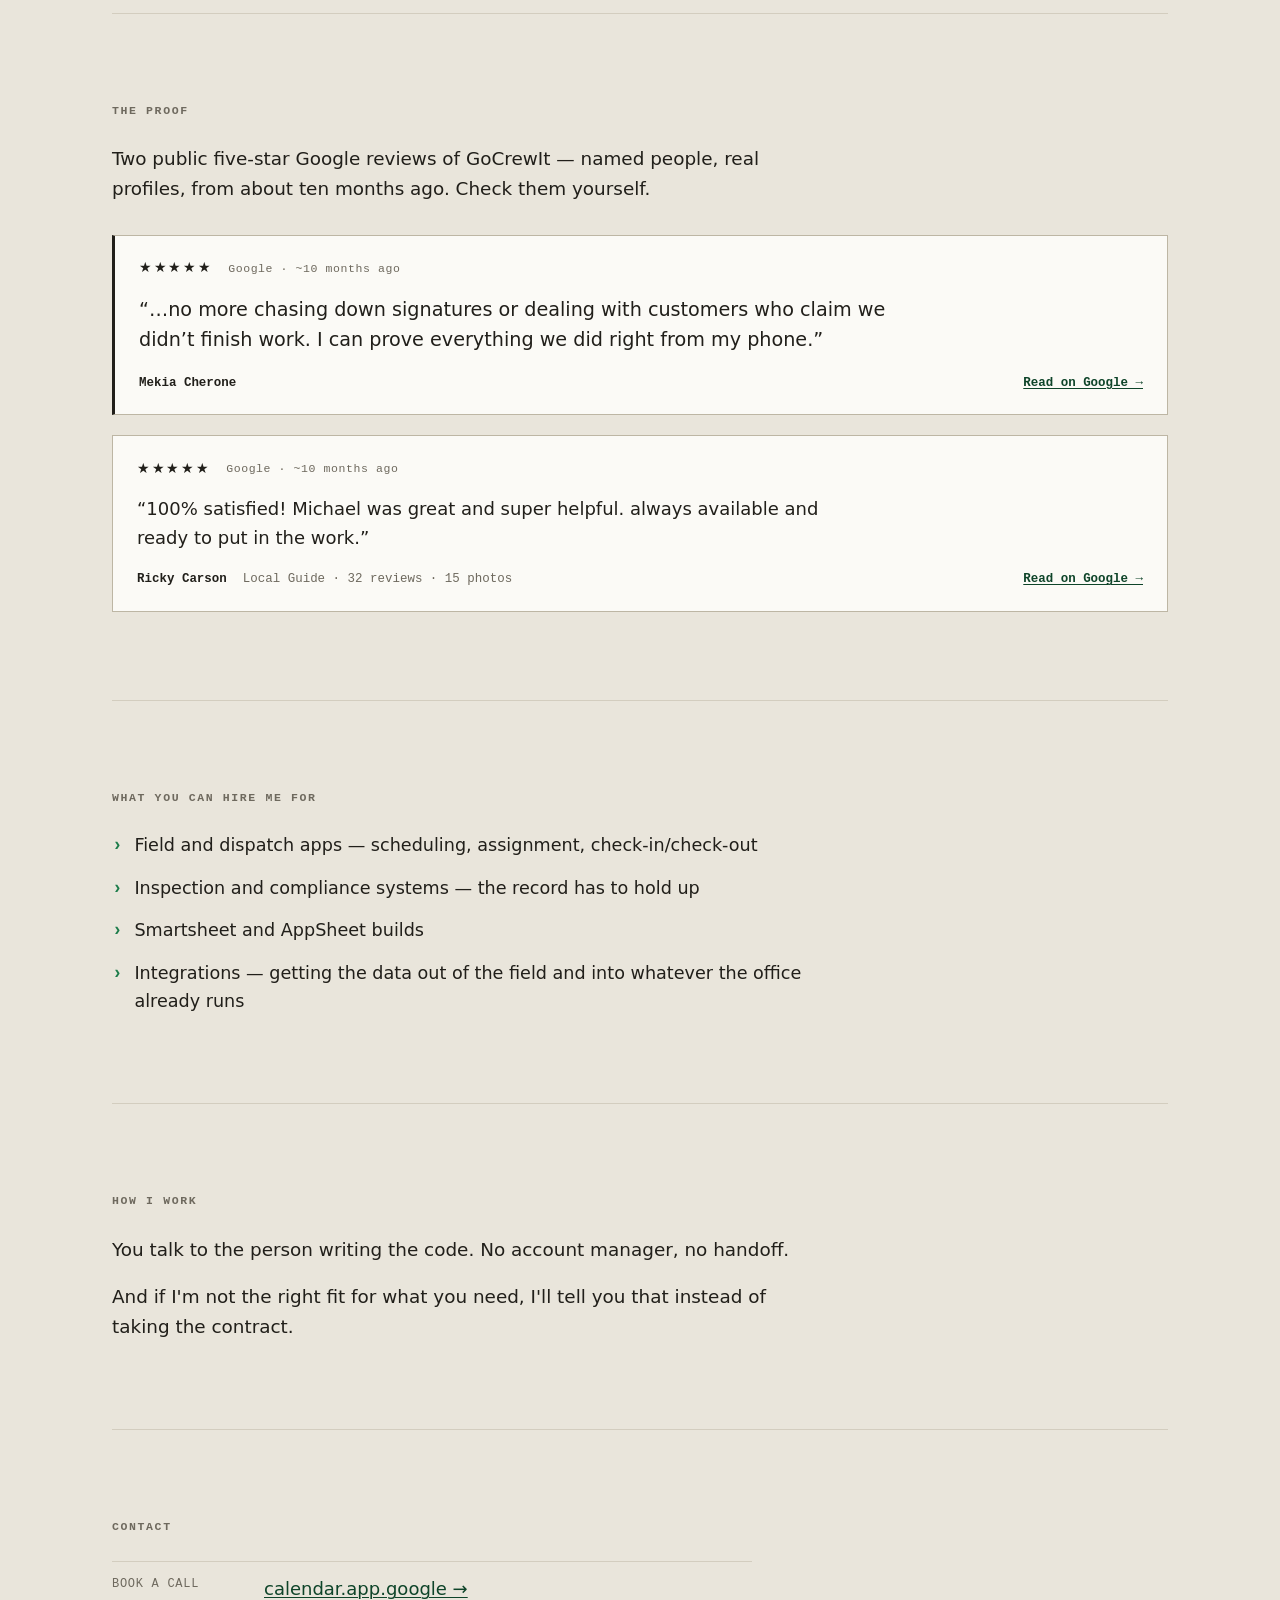
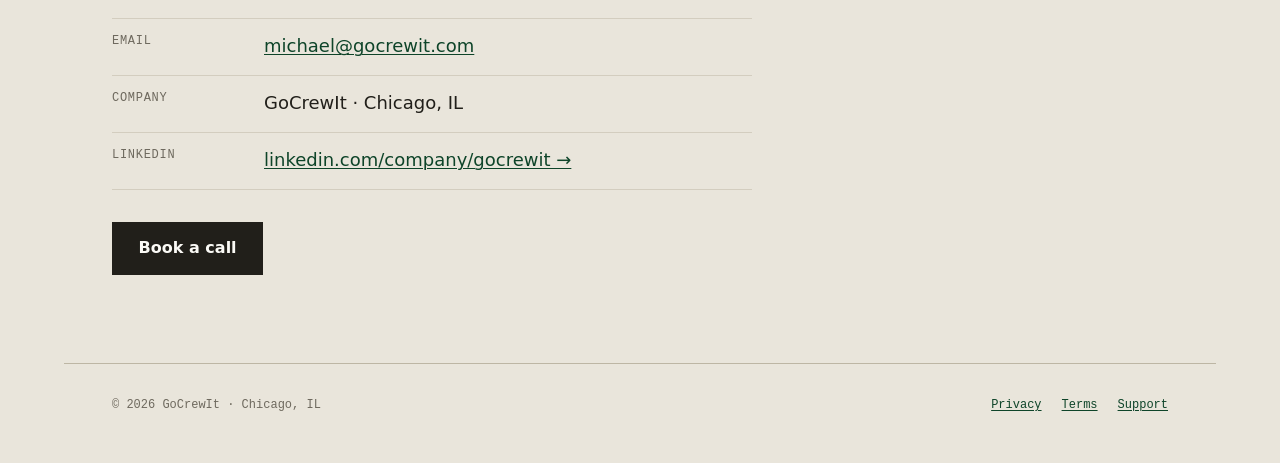
==== commit 9d1ccb7b: "Final unblock: real reviews + links, name Ricky, cut 21K, fill legal blanks - Reviews now verbatim q" ====
--- a/index.html
+++ b/index.html
@@ -47,19 +47,17 @@
   <!-- 3.2 Who -->
   <section class="who" aria-labelledby="who-h">
     <h2 id="who-h" class="section-label">Who</h2>
-    <!-- 21K wording CONFIRMED by Michael 2026-07-13: full-service senior
-         caregiving company, past tense. Swap the 6am line for a real 21K memory
-         if Michael has a more specific one. -->
+    <!-- Origin/domain-fit credential cut entirely (Michael's call): noise on a
+         general builder's page. No origin story, no substitute anecdote —
+         operator register, tightened. -->
     <div class="who__body">
       <p>
-        I'm Michael Drayton. I'm the former owner of 21K Home Care, a
-        full-service senior caregiving company — so I know what 6am looks like
-        when someone calls off and three families are expecting a caregiver at 8.
+        I&rsquo;m Michael Drayton, based in Chicago. I build software for crews in
+        the field.
       </p>
       <p>
-        Now I build the software for that problem. I run a SaaS platform of my
-        own with paying customers, and I take on outside builds when the work is
-        the kind I've already done.
+        I run a SaaS platform of my own with paying customers, and I take on
+        outside builds when the work is the kind I&rsquo;ve already done.
       </p>
     </div>
   </section>
@@ -100,20 +98,20 @@
         </p>
       </li>
 
-      <!-- Card 3 — California maintenance company dispatcher app -->
-      <!-- VERIFY — Michael: is this Ricky Carson (the Google reviewer below,
-           "customizing his facilities management app")? If YES, name him here and
-           cross-link this card to his review — he named himself publicly. If not
-           confirmed, it STAYS anonymous. Not guessing. -->
+      <!-- Card 3 — CONFIRMED Ricky Carson (the California client). Named, work
+           described as his facilities management app, cross-linked to his review
+           below — client, work, and his 5-star review all connected on the page. -->
       <li class="card">
         <div class="card__ticket">
           <span class="card__id">JOB-03</span>
           <span class="pill">DELIVERED</span>
         </div>
-        <h3 class="card__title">Dispatcher app — California maintenance company</h3>
+        <h3 class="card__title">Facilities management app — California</h3>
         <p class="card__scope">
-          Crew scheduling and job assignment for a field maintenance operation.
-        </p>
+          Crew scheduling and job assignment — customizing Ricky Carson&rsquo;s
+          facilities management app. He reviewed the work himself: five stars, public.
+        </p>
+        <a class="card__link" href="#review-ricky">Read his review &darr;</a>
       </li>
 
     </ol>
@@ -131,43 +129,42 @@
 
     <div class="reviews">
 
-      <!-- Review 1 — Mekia Cherone (crew-side) — MOST SPACE. She stated the whole
-           positioning unprompted, ten months before the brief. -->
-      <blockquote class="review review--lead">
+      <!-- Review 1 — Mekia Cherone (crew-side) — LEAD, most space. Verbatim
+           excerpt from her Google review. Link VERIFIED to HER: the ticket's two
+           short links were reversed; corrected here. The banned word appears in
+           her full review (her voice, allowed); this shorter excerpt omits it. -->
+      <blockquote class="review review--lead" cite="https://maps.app.goo.gl/bLrVBWS1Xs43uDd47">
         <div class="review__meta">
           <span class="review__stars" aria-label="Rated 5 out of 5">&#9733;&#9733;&#9733;&#9733;&#9733;</span>
           <span class="review__src">Google &middot; ~10 months ago</span>
         </div>
-        <!-- Summary, not a fabricated verbatim quote (we don't hold her exact text).
-             VERIFY — Michael: paste her verbatim excerpt if you want it in quotes;
-             if she wrote "paperwork," keep it — that's HER voice, allowed. -->
         <p class="review__body">
-          A crew-side user: the app made the work easier, ended the chasing of
-          signatures and the back-and-forth with customers over whether a job was
-          actually finished, and let her prove what got done straight from her phone.
+          &ldquo;&hellip;no more chasing down signatures or dealing with customers
+          who claim we didn&rsquo;t finish work. I can prove everything we did right
+          from my phone.&rdquo;
         </p>
         <footer class="review__who">
           <cite>Mekia Cherone</cite>
-          <!-- VERIFY — Michael: supply the live Google Business Profile URL. -->
-          <a class="review__link" href="#VERIFY-gmb-url">Read on Google &rarr;</a>
+          <a class="review__link" href="https://maps.app.goo.gl/bLrVBWS1Xs43uDd47">Read on Google &rarr;</a>
         </footer>
       </blockquote>
 
-      <!-- Review 2 — Ricky Carson — the Local Guide standing is the point. -->
-      <blockquote class="review">
+      <!-- Review 2 — Ricky Carson (the card-3 client) — Local Guide standing is
+           the point. Verbatim quote; link VERIFIED to him. id anchors the card-3
+           cross-link. -->
+      <blockquote class="review" id="review-ricky" cite="https://maps.app.goo.gl/mHbYGeDzACxAcpWj6">
         <div class="review__meta">
           <span class="review__stars" aria-label="Rated 5 out of 5">&#9733;&#9733;&#9733;&#9733;&#9733;</span>
           <span class="review__src">Google &middot; ~10 months ago</span>
         </div>
         <p class="review__body">
-          100% satisfied &mdash; available, and did the work. The engagement:
-          customizing his facilities management app.
+          &ldquo;100% satisfied! Michael was great and super helpful. always
+          available and ready to put in the work.&rdquo;
         </p>
         <footer class="review__who">
           <cite>Ricky Carson</cite>
-          <span class="review__badge">Local Guide &middot; 32 reviews</span>
-          <!-- VERIFY — Michael: supply the live Google Business Profile URL. -->
-          <a class="review__link" href="#VERIFY-gmb-url">Read on Google &rarr;</a>
+          <span class="review__badge">Local Guide &middot; 32 reviews &middot; 15 photos</span>
+          <a class="review__link" href="https://maps.app.goo.gl/mHbYGeDzACxAcpWj6">Read on Google &rarr;</a>
         </footer>
       </blockquote>
 
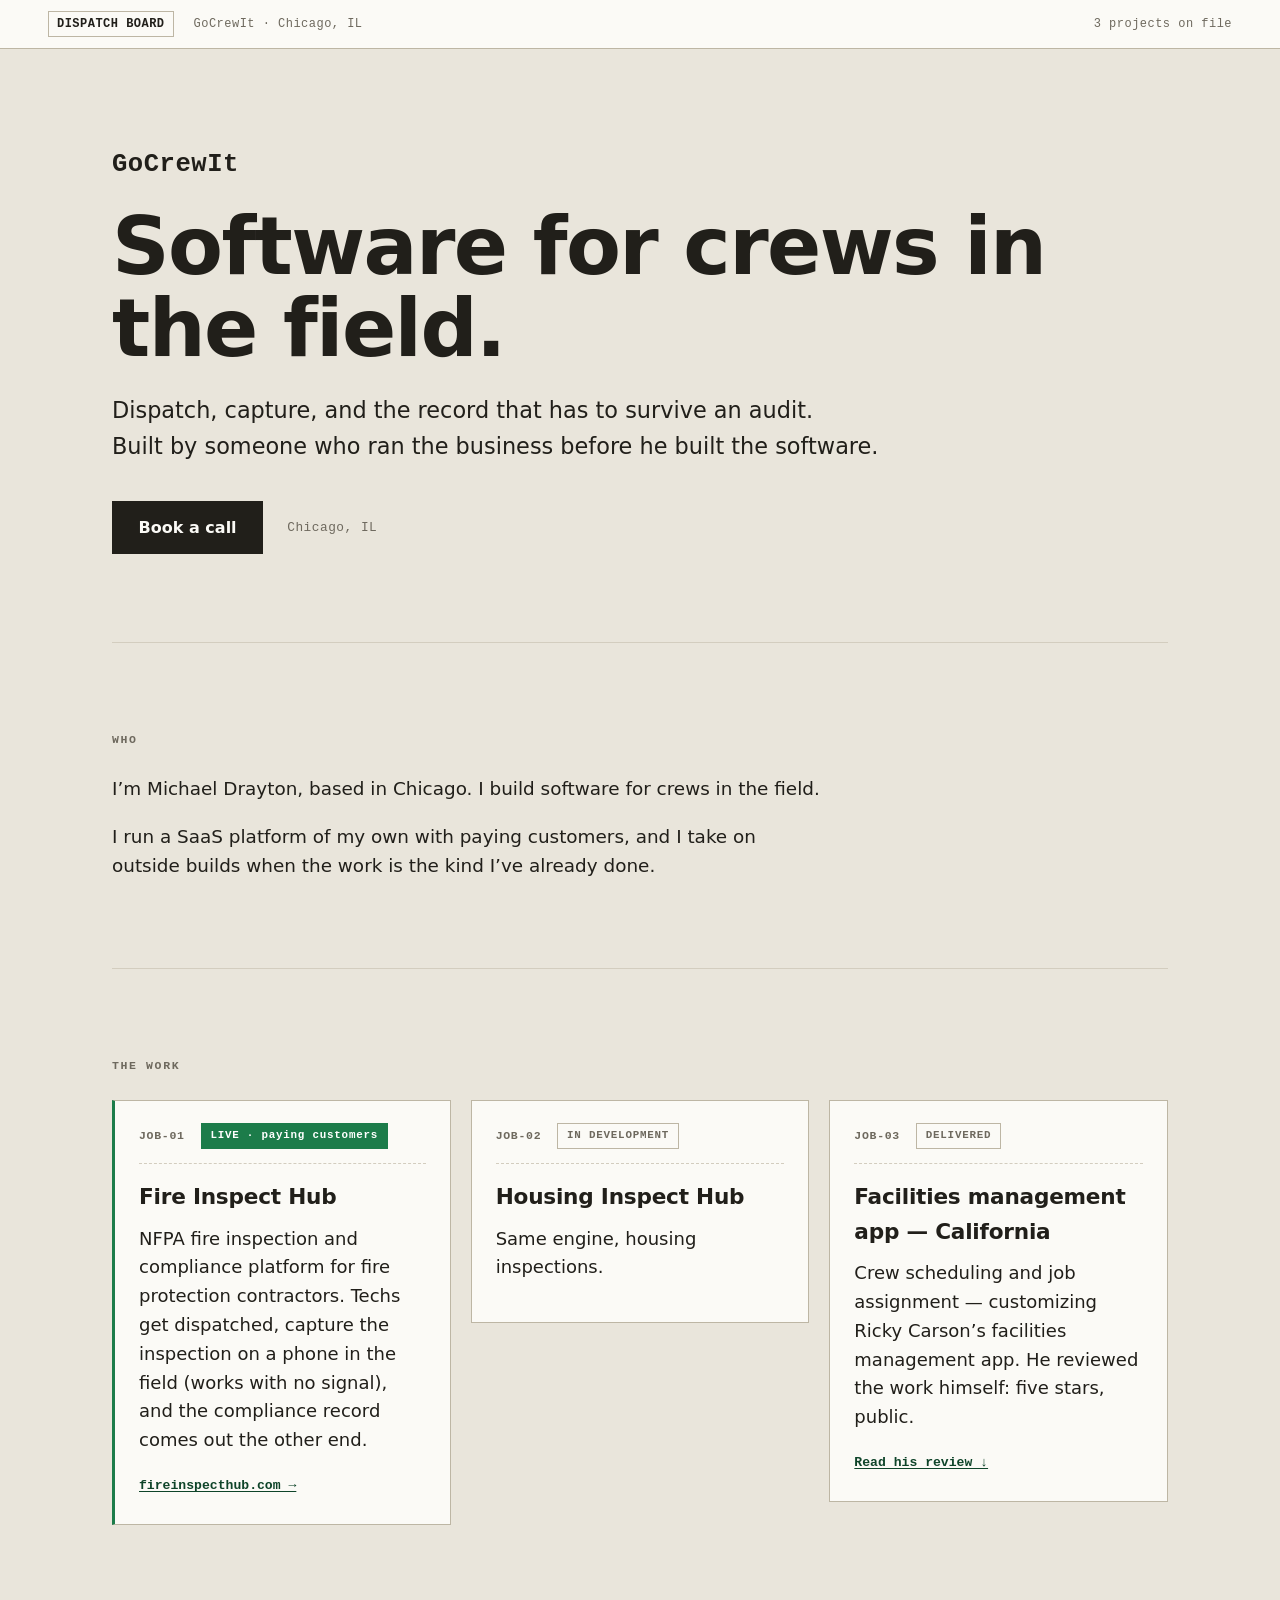
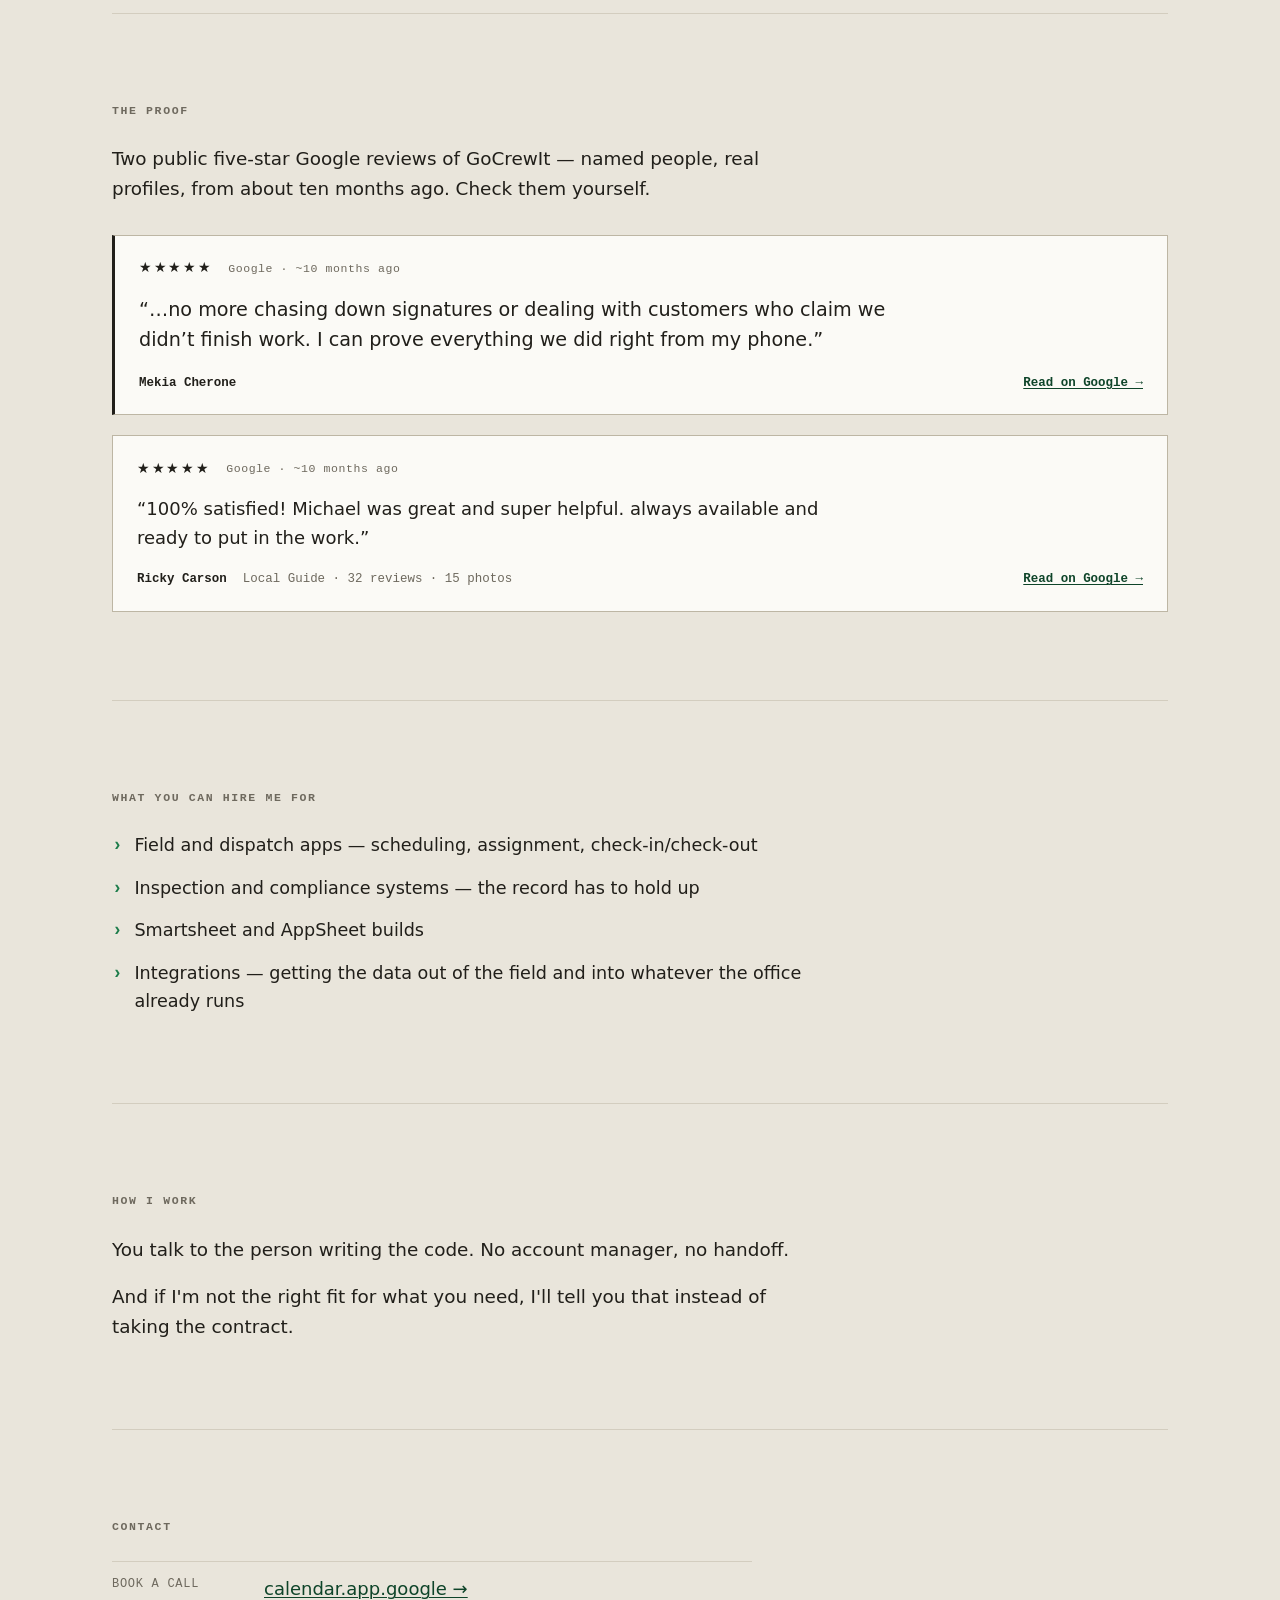
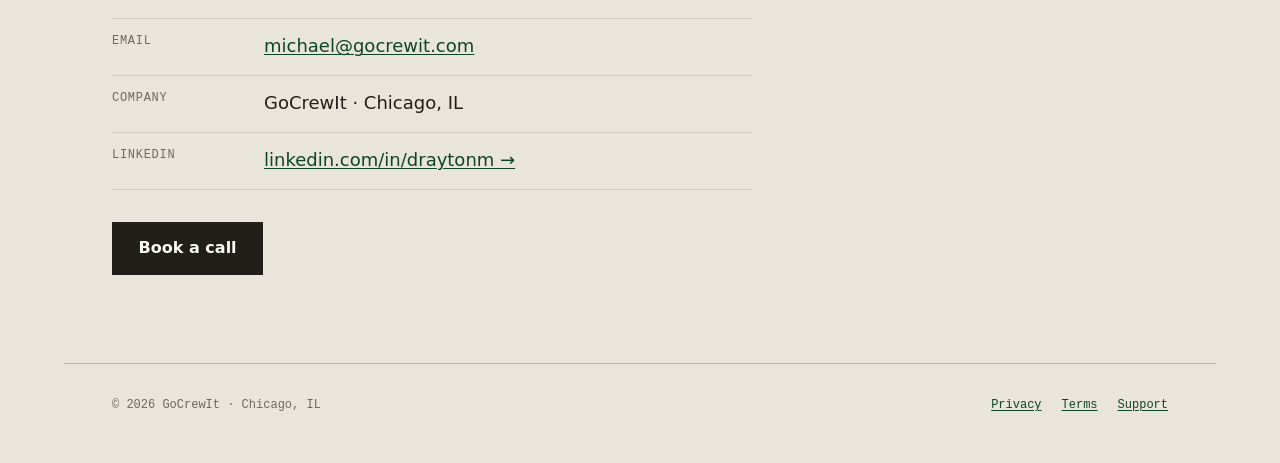
==== commit f9480f6d: "chore(site): point LinkedIn link to personal profile Change footer LinkedIn URL from the company pag" ====
--- a/index.html
+++ b/index.html
@@ -209,7 +209,7 @@
       </div>
       <div class="contact__row">
         <dt>LinkedIn</dt>
-        <dd><a href="https://www.linkedin.com/company/gocrewit">linkedin.com/company/gocrewit &rarr;</a></dd>
+        <dd><a href="https://www.linkedin.com/in/draytonm/">linkedin.com/in/draytonm &rarr;</a></dd>
       </div>
     </dl>
     <p class="contact__cta">
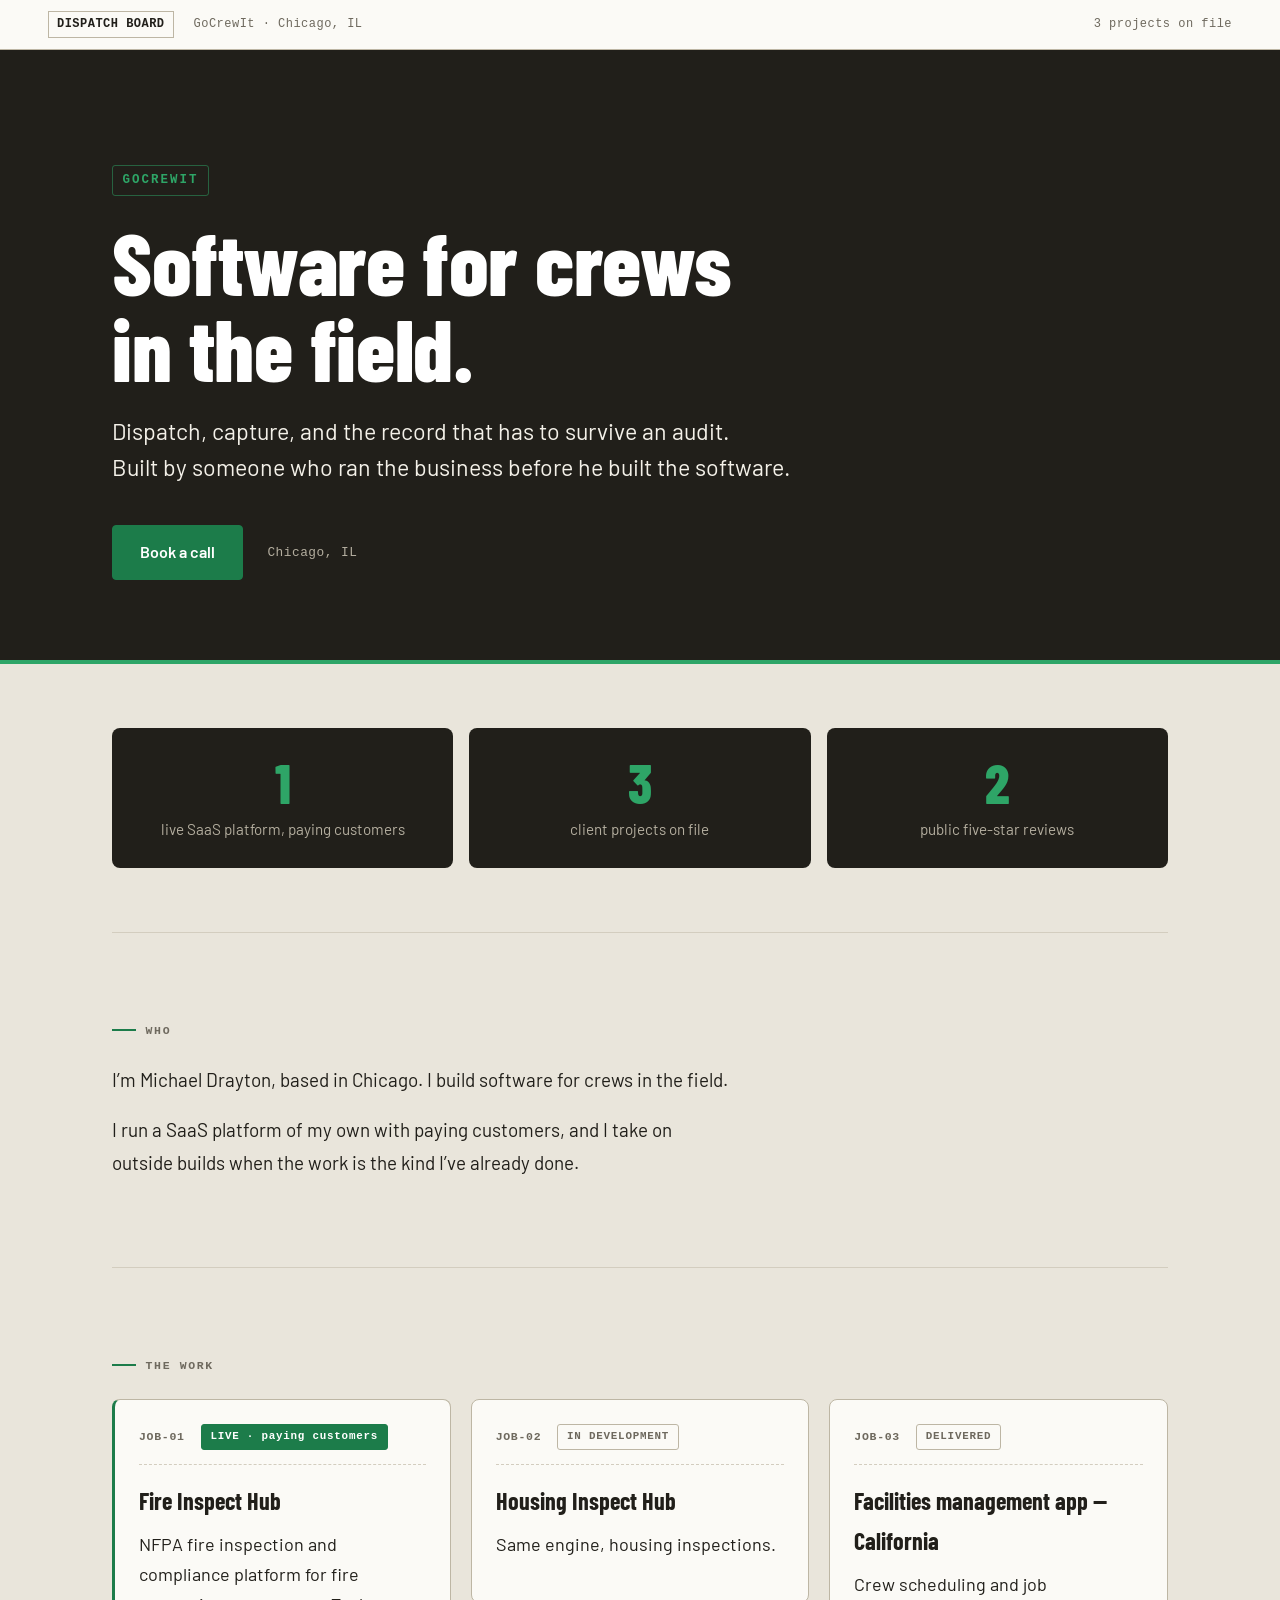
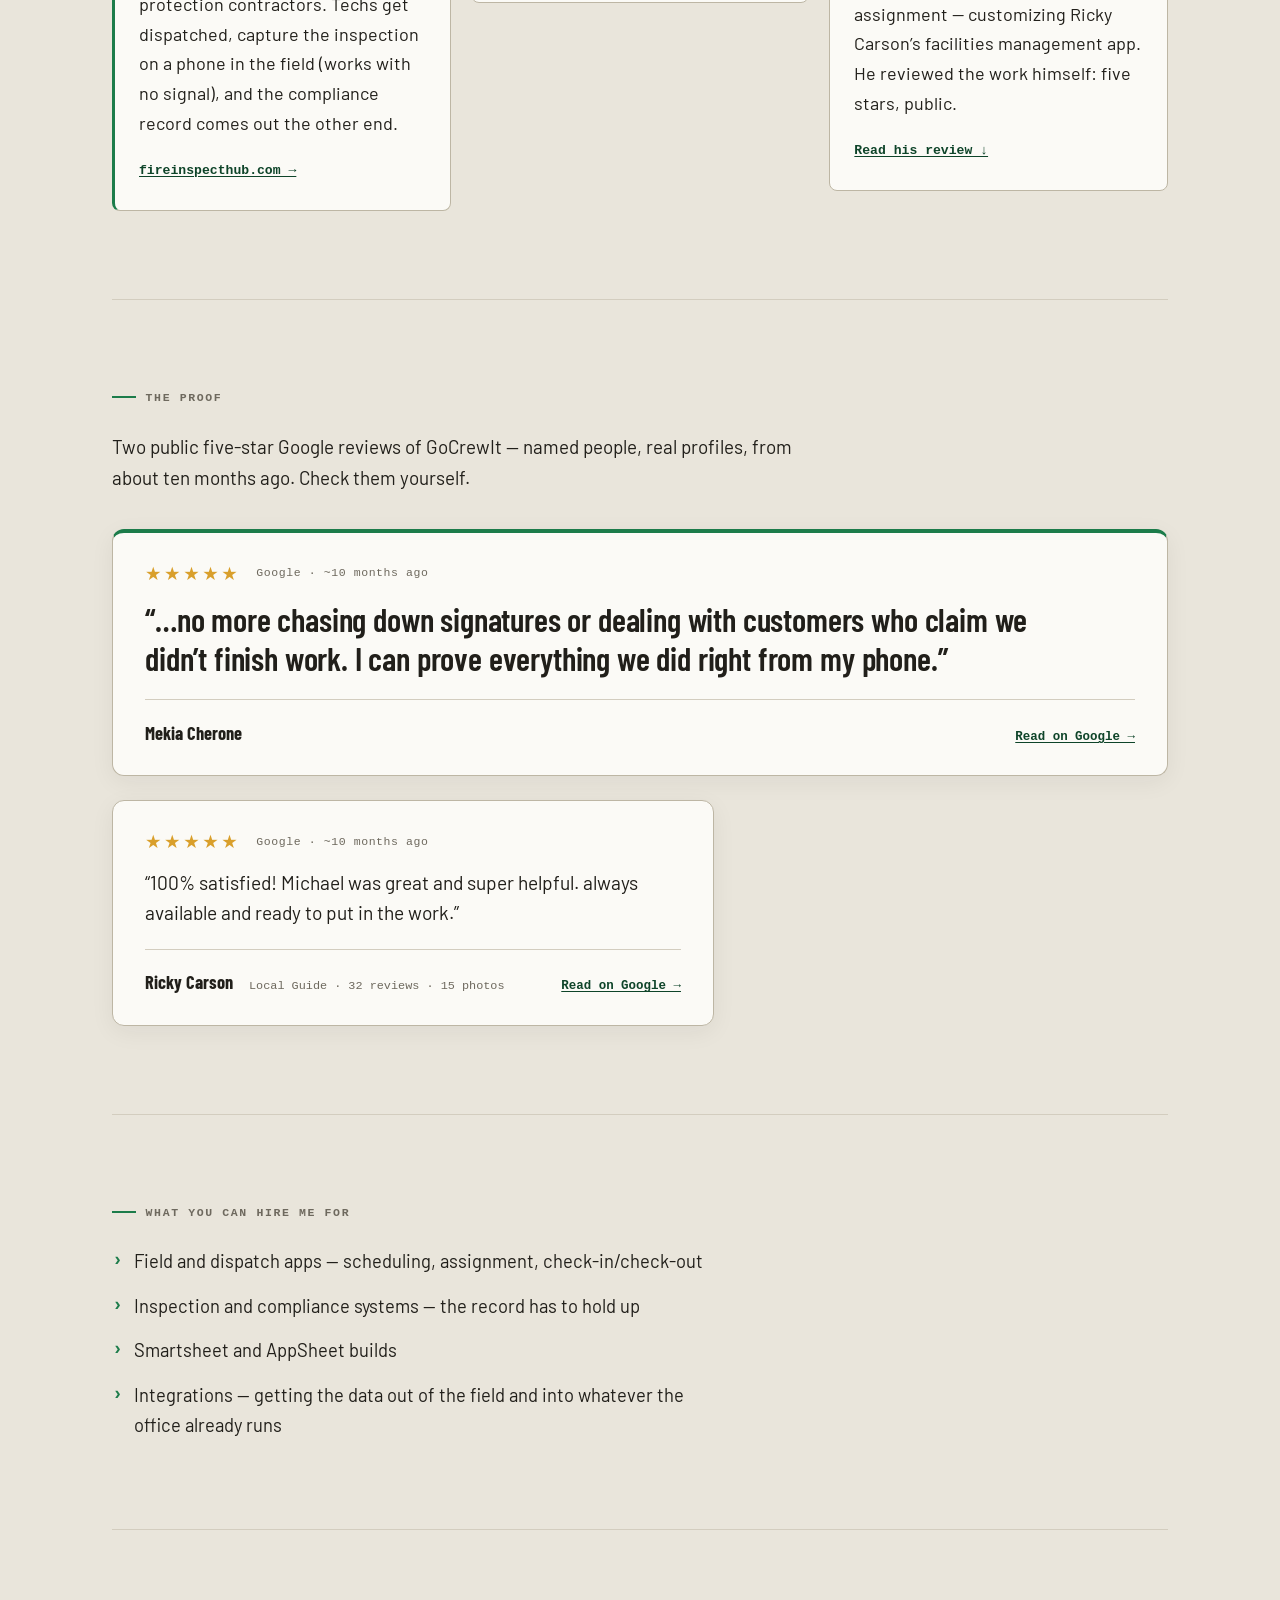
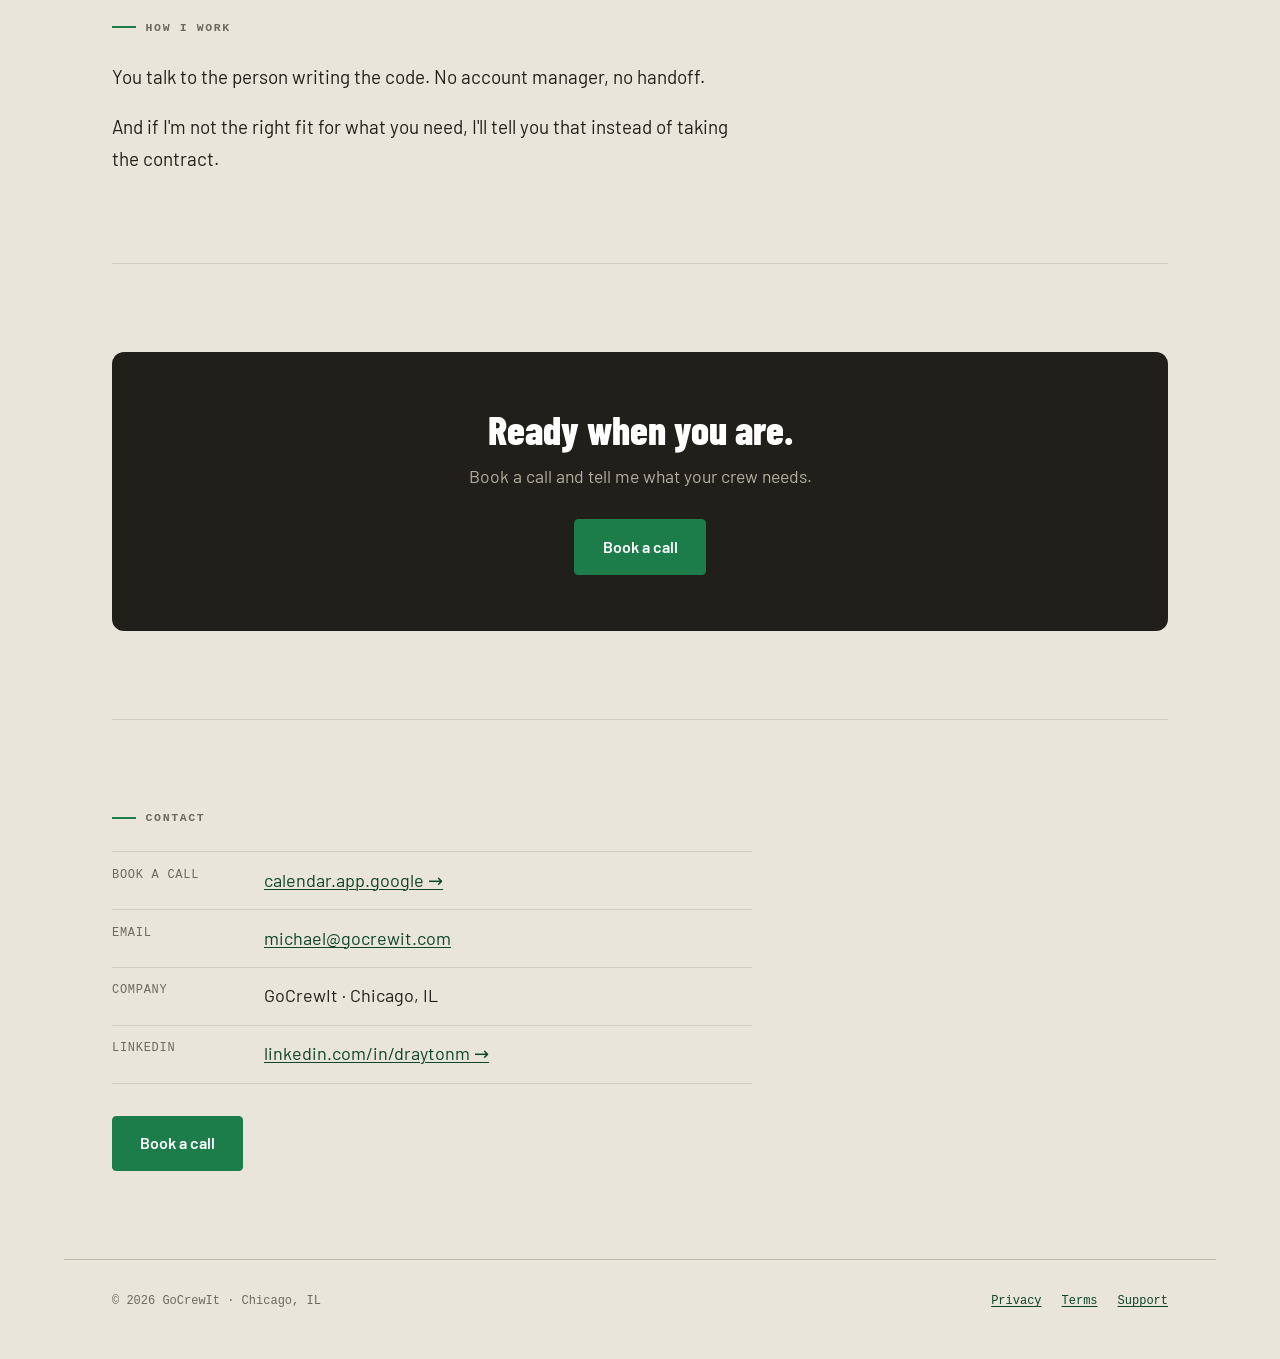
==== commit 7e9bf1a0: "feat(site): adopt Fire Inspect Hub design language Fixes the compositional monotony — every section " ====
--- a/index.html
+++ b/index.html
@@ -15,6 +15,9 @@
 <meta property="og:url" content="https://gocrewit.com/">
 <meta name="twitter:card" content="summary">
 
+<link rel="preconnect" href="https://fonts.googleapis.com">
+<link rel="preconnect" href="https://fonts.gstatic.com" crossorigin>
+<link href="https://fonts.googleapis.com/css2?family=Barlow+Condensed:wght@600;700;800&family=Barlow:wght@400;500;600&display=swap" rel="stylesheet">
 <link rel="stylesheet" href="assets/style.css">
 </head>
 <body>
@@ -28,10 +31,9 @@
   <span class="board-bar__meta board-bar__meta--dim">3 projects on file</span>
 </header>
 
-<main id="main">
-
-  <!-- 3.1 Hero — the thesis -->
-  <section class="hero" aria-labelledby="wordmark">
+<!-- 3.1 Hero — the thesis. Full-bleed dark band: the dominant object. -->
+<section class="hero" aria-labelledby="wordmark">
+  <div class="hero__inner">
     <p class="hero__eyebrow">GoCrewIt</p>
     <h1 id="wordmark" class="hero__thesis">Software for crews in the field.</h1>
     <p class="hero__sub">
@@ -41,6 +43,28 @@
     <div class="hero__actions">
       <a class="btn" href="https://calendar.app.google/ySt95BwqT4u9FVzF8">Book a call</a>
       <span class="hero__loc">Chicago, IL</span>
+    </div>
+  </div>
+</section>
+
+<main id="main">
+
+  <!-- 3.1b Track record — true numbers only. Dark stat cards, the
+       credibility punch directly under the hero. -->
+  <section class="stats" aria-label="Track record">
+    <div class="stats__grid">
+      <div class="stat">
+        <p class="stat__num">1</p>
+        <p class="stat__label">live SaaS platform, paying customers</p>
+      </div>
+      <div class="stat">
+        <p class="stat__num">3</p>
+        <p class="stat__label">client projects on file</p>
+      </div>
+      <div class="stat">
+        <p class="stat__num">2</p>
+        <p class="stat__label">public five-star reviews</p>
+      </div>
     </div>
   </section>
 
@@ -191,6 +215,15 @@
     </div>
   </section>
 
+  <!-- 3.6b Inline CTA panel — FIH's mid-page conversion object, in ink. -->
+  <section class="cta-panel" aria-label="Book a call">
+    <div class="cta-panel__box">
+      <h2>Ready when you are.</h2>
+      <p>Book a call and tell me what your crew needs.</p>
+      <a class="btn" href="https://calendar.app.google/ySt95BwqT4u9FVzF8">Book a call</a>
+    </div>
+  </section>
+
   <!-- 3.7 Contact -->
   <section class="contact" aria-labelledby="contact-h">
     <h2 id="contact-h" class="section-label">Contact</h2>
--- a/assets/style.css
+++ b/assets/style.css
@@ -1,26 +1,43 @@
 /* =================================================================
    GoCrewIt — credibility page
-   Design: "ops board / work-order ticket". Manila board + graphite ink,
-   ONE accent (signal green) reserved strictly for status. System fonts
-   only (no web-font fetch → fast on bad signal). Hand-written, no build.
+   Design: "ops board / work-order ticket," now built on the Fire
+   Inspect Hub design language (siblings, not clones — GoCrewIt's pitch
+   is "I build these platforms," so the family resemblance is proof).
+
+   Adopted from FIH: Barlow / Barlow Condensed type scale, the
+   dark-band section rhythm, dark stat cards, the inline CTA panel.
+   Kept GoCrewIt's own: dispatch-board concept + job cards, the mono
+   utility face for statuses/dates/IDs, and GREEN where FIH uses red —
+   warm graphite dark blocks (#211f1a) against FIH's cool charcoal.
    ================================================================= */
 
 :root {
   --board:      #e9e5db;  /* page: kraft / work-order manila            */
   --card:       #fbfaf6;  /* card stock                                 */
-  --ink:        #211f1a;  /* warm graphite (not pure black)             */
+  --ink:        #211f1a;  /* warm graphite — dark blocks + body ink     */
+  --ink-2:      #2c2a23;  /* slightly lifted dark (card-on-dark)        */
   --muted:      #6e695e;  /* secondary text                             */
   --line:       #d3cdbf;  /* hairline ticket structure                  */
   --line-strong:#bdb6a4;
-  --accent:     #1c7c4a;  /* signal green — STATUS ONLY                 */
-  --accent-dk:  #0e4429;
-
-  --sans: ui-sans-serif, system-ui, -apple-system, "Segoe UI", Roboto, Helvetica, Arial, sans-serif;
+
+  --accent:     #1c7c4a;  /* signal green — links, on-light CTAs        */
+  --accent-dk:  #0e4429;  /* deep green — hover                         */
+  --signal:     #2ea567;  /* brighter green — accents ON dark blocks    */
+  --star:       #d99f2b;  /* review stars (semantic, not a brand color) */
+
+  --on-dark:    #f4f1e9;  /* text on dark blocks                        */
+  --on-dark-dim:#b4ae9f;  /* dim text on dark blocks                    */
+
+  --sans: 'Barlow', ui-sans-serif, system-ui, -apple-system, "Segoe UI", Roboto, Helvetica, Arial, sans-serif;
+  --display: 'Barlow Condensed', 'Barlow', ui-sans-serif, system-ui, -apple-system, "Segoe UI", Roboto, sans-serif;
   --mono: ui-monospace, "SF Mono", "Cascadia Code", "Cascadia Mono", Menlo, Consolas, monospace;
 
   --measure: 62ch;
   --pad: clamp(1.25rem, 4vw, 3rem);
-  --gap: clamp(2.75rem, 7vw, 5.5rem);
+  --gap: clamp(3rem, 7vw, 5.5rem);
+  --wrap: 72rem;
+  --r: 8px;
+  --r-lg: 12px;
 }
 
 * { box-sizing: border-box; }
@@ -33,7 +50,7 @@
   color: var(--ink);
   font-family: var(--sans);
   font-size: clamp(1rem, 0.95rem + 0.3vw, 1.125rem);
-  line-height: 1.6;
+  line-height: 1.65;
   -webkit-font-smoothing: antialiased;
 }
 
@@ -47,6 +64,9 @@
   border-radius: 2px;
 }
 
+/* Shared inner column — matches board-bar / main / footer width. */
+.wrap { max-width: var(--wrap); margin: 0 auto; padding: 0 var(--pad); }
+
 /* ---- Dispatch-board header bar -------------------------------- */
 .board-bar {
   display: flex;
@@ -71,12 +91,14 @@
 
 /* ---- Layout rhythm -------------------------------------------- */
 main {
-  max-width: 72rem;
+  max-width: var(--wrap);
   margin: 0 auto;
   padding: 0 var(--pad);
 }
-section { padding: var(--gap) 0; border-bottom: 1px solid var(--line); }
-section:last-of-type { border-bottom: 0; }
+/* Section separators echo FIH's h2 top-rule: a clean hairline break,
+   not a heavy box. Weights are differentiated per section below. */
+main > section { padding: var(--gap) 0; border-bottom: 1px solid var(--line); }
+main > section:last-of-type { border-bottom: 0; }
 
 .section-label {
   font-family: var(--mono);
@@ -86,51 +108,112 @@
   text-transform: uppercase;
   color: var(--muted);
   margin: 0 0 1.5rem;
-}
-
-/* ---- Hero ------------------------------------------------------ */
-.hero { padding-top: clamp(3rem, 8vw, 6rem); }
+  display: flex;
+  align-items: center;
+  gap: 0.6rem;
+}
+/* Green tick on each section label — quiet accent, ties sections together. */
+.section-label::before {
+  content: "";
+  width: 1.5rem;
+  height: 2px;
+  background: var(--accent);
+  display: inline-block;
+}
+
+/* ================================================================
+   HERO — full-bleed dark band, the dominant object on the page.
+   Mirrors FIH's charcoal hero + accent bottom rule, in GoCrewIt ink.
+   ================================================================ */
+.hero {
+  background: var(--ink);
+  color: var(--on-dark);
+  border-bottom: 4px solid var(--signal);
+  padding: clamp(3.5rem, 9vw, 7rem) 0 clamp(3rem, 7vw, 5rem);
+}
+.hero__inner { max-width: var(--wrap); margin: 0 auto; padding: 0 var(--pad); }
 .hero__eyebrow {
-  font-family: var(--mono);
-  font-weight: 600;
-  letter-spacing: 0.02em;
-  font-size: clamp(1.1rem, 1rem + 1vw, 1.6rem);
-  margin: 0 0 1.25rem;
+  display: inline-block;
+  font-family: var(--mono);
+  font-weight: 600;
+  font-size: 0.78rem;
+  letter-spacing: 0.16em;
+  text-transform: uppercase;
+  color: var(--signal);
+  margin: 0 0 1.4rem;
+  padding: 0.25rem 0.6rem;
+  border: 1px solid rgba(46,165,103,0.5);
+  border-radius: 3px;
 }
 .hero__thesis {
-  font-size: clamp(2.4rem, 1.6rem + 5vw, 5rem);
-  line-height: 1.02;
-  letter-spacing: -0.02em;
+  font-family: var(--display);
+  font-size: clamp(2.8rem, 1.8rem + 6vw, 5.5rem);
+  line-height: 0.98;
+  letter-spacing: -0.005em;
   font-weight: 800;
   margin: 0 0 1.5rem;
-  max-width: 18ch;
+  max-width: 16ch;
+  color: #fff;
 }
 .hero__sub {
-  font-size: clamp(1.1rem, 1rem + 0.7vw, 1.4rem);
-  color: var(--ink);
+  font-size: clamp(1.15rem, 1rem + 0.7vw, 1.45rem);
+  color: var(--on-dark);
   max-width: var(--measure);
-  margin: 0 0 2.25rem;
+  margin: 0 0 2.4rem;
+  line-height: 1.55;
 }
 .hero__actions { display: flex; flex-wrap: wrap; align-items: center; gap: 1rem 1.5rem; }
-.hero__loc { font-family: var(--mono); font-size: 0.8rem; color: var(--muted); letter-spacing: 0.04em; }
+.hero__loc { font-family: var(--mono); font-size: 0.8rem; color: var(--on-dark-dim); letter-spacing: 0.04em; }
+
+/* ================================================================
+   STATS — dark cards on manila, the credibility punch under the hero.
+   True numbers only. Number = condensed 800 in signal green.
+   ================================================================ */
+.stats { padding: clamp(2.5rem, 6vw, 4rem) 0 !important; }
+.stats__grid {
+  display: grid;
+  grid-template-columns: repeat(auto-fit, minmax(200px, 1fr));
+  gap: 1rem;
+}
+.stat {
+  background: var(--ink);
+  border-radius: var(--r);
+  padding: 1.75rem 1.5rem;
+  text-align: center;
+}
+.stat__num {
+  font-family: var(--display);
+  font-weight: 800;
+  font-size: clamp(2.6rem, 2rem + 2.5vw, 3.4rem);
+  line-height: 1;
+  color: var(--signal);
+  margin: 0 0 0.5rem;
+}
+.stat__label {
+  font-size: 0.95rem;
+  color: var(--on-dark-dim);
+  line-height: 1.4;
+  margin: 0;
+}
 
 /* ---- Button --------------------------------------------------- */
 .btn {
   display: inline-block;
-  background: var(--ink);
-  color: var(--card);
+  background: var(--accent);
+  color: #fff;
   font-weight: 600;
   font-size: 1rem;
-  padding: 0.8rem 1.6rem;
-  border: 1px solid var(--ink);
+  padding: 0.85rem 1.7rem;
+  border: 1px solid var(--accent);
+  border-radius: 4px;
   text-decoration: none;
-  transition: transform 120ms ease, background-color 120ms ease;
+  transition: transform 120ms ease, background-color 120ms ease, border-color 120ms ease;
 }
 .btn:hover { background: var(--accent-dk); border-color: var(--accent-dk); color: #fff; transform: translateY(-1px); }
 
 /* ---- Who / How / prose ---------------------------------------- */
 .who__body, .how__body { max-width: var(--measure); }
-.who__body p, .how__body p { margin: 0 0 1.15rem; font-size: 1.15rem; }
+.who__body p, .how__body p { margin: 0 0 1.15rem; font-size: 1.18rem; line-height: 1.7; }
 .who__body p:last-child, .how__body p:last-child { margin-bottom: 0; }
 
 /* ---- The board: job cards ------------------------------------- */
@@ -144,10 +227,11 @@
 .card {
   background: var(--card);
   border: 1px solid var(--line-strong);
-  padding: 1.4rem 1.5rem 1.6rem;
+  border-radius: var(--r);
+  padding: 1.5rem 1.5rem 1.7rem;
   transition: transform 120ms ease, box-shadow 120ms ease;
 }
-.card:hover { transform: translateY(-2px); box-shadow: 0 6px 22px rgba(33,31,26,0.09); }
+.card:hover { transform: translateY(-2px); box-shadow: 0 8px 26px rgba(33,31,26,0.10); }
 /* The one live card gets a structural marker, not a color wash. */
 .card--live { border-left: 3px solid var(--accent); }
 
@@ -172,17 +256,18 @@
   letter-spacing: 0.07em;
   padding: 0.2rem 0.55rem;
   border: 1px solid var(--line-strong);
+  border-radius: 3px;
   color: var(--muted);
   white-space: nowrap;
 }
-/* Accent appears ONLY here, on the genuinely-live status. */
+/* Accent fill appears on the genuinely-live status. */
 .pill--live {
   background: var(--accent);
   border-color: var(--accent);
   color: #fff;
 }
 
-.card__title { font-size: 1.35rem; letter-spacing: -0.01em; margin: 0 0 0.6rem; }
+.card__title { font-family: var(--display); font-weight: 700; font-size: 1.5rem; letter-spacing: 0; margin: 0 0 0.6rem; }
 .card__scope { margin: 0 0 0.9rem; color: var(--ink); max-width: 60ch; }
 .card__link { font-family: var(--mono); font-size: 0.82rem; font-weight: 600; }
 
@@ -190,42 +275,59 @@
   .board { grid-template-columns: repeat(3, 1fr); align-items: start; }
 }
 
-/* ---- Proof / Google reviews ----------------------------------- */
-.proof__context { max-width: var(--measure); font-size: 1.15rem; margin: 0 0 2rem; }
-.reviews { display: grid; gap: 1.25rem; }
+/* ================================================================
+   PROOF / reviews — the most important object on the page.
+   Elevated testimonial cards with real presence; the lead review
+   dominates. Gold stars (semantic), display-face names.
+   ================================================================ */
+.proof__context { max-width: var(--measure); font-size: 1.18rem; margin: 0 0 2.25rem; }
+.reviews { display: grid; gap: 1.5rem; }
 .review {
   margin: 0;
   background: var(--card);
   border: 1px solid var(--line-strong);
-  padding: 1.4rem 1.5rem 1.3rem;
-}
-/* Lead review gets weight via an ink rule — accent stays status-only. */
-.review--lead { border-left: 3px solid var(--ink); }
+  border-radius: var(--r-lg);
+  padding: 1.9rem 2rem 1.7rem;
+  box-shadow: 0 6px 24px rgba(33,31,26,0.06);
+}
+/* Lead review dominates: green top bar, larger quote. */
+.review--lead {
+  border-top: 4px solid var(--accent);
+}
 .review__meta {
   display: flex;
   align-items: center;
   gap: 0.6rem 1rem;
   flex-wrap: wrap;
-  font-family: var(--mono);
-  font-size: 0.72rem;
-  letter-spacing: 0.05em;
-  margin-bottom: 0.9rem;
-}
-.review__stars { color: var(--ink); letter-spacing: 0.12em; font-size: 0.85rem; }
-.review__src { color: var(--muted); }
-.review__body { margin: 0 0 1.1rem; max-width: 62ch; }
-.review--lead .review__body { font-size: 1.2rem; }
+  margin-bottom: 1.1rem;
+}
+.review__stars { color: var(--star); letter-spacing: 0.14em; font-size: 1.15rem; line-height: 1; }
+.review__src { font-family: var(--mono); font-size: 0.72rem; letter-spacing: 0.05em; color: var(--muted); }
+.review__body { margin: 0 0 1.3rem; max-width: 62ch; font-size: 1.2rem; line-height: 1.55; color: var(--ink); }
+.review--lead .review__body {
+  font-family: var(--display);
+  font-weight: 600;
+  font-size: clamp(1.5rem, 1.2rem + 1.4vw, 2.05rem);
+  line-height: 1.2;
+  letter-spacing: -0.005em;
+}
 .review__who {
   display: flex;
   align-items: baseline;
   gap: 0.4rem 1rem;
   flex-wrap: wrap;
-  font-family: var(--mono);
-  font-size: 0.78rem;
-}
-.review__who cite { font-style: normal; font-weight: 600; color: var(--ink); }
-.review__badge { color: var(--muted); }
-.review__link { margin-left: auto; font-weight: 600; white-space: nowrap; }
+  padding-top: 1.1rem;
+  border-top: 1px solid var(--line);
+}
+.review__who cite { font-family: var(--display); font-style: normal; font-weight: 700; font-size: 1.15rem; color: var(--ink); }
+.review__badge { font-family: var(--mono); font-size: 0.74rem; color: var(--muted); }
+.review__link { font-family: var(--mono); font-size: 0.78rem; margin-left: auto; font-weight: 600; white-space: nowrap; }
+
+@media (min-width: 52rem) {
+  .reviews { grid-template-columns: 1.4fr 1fr; align-items: start; }
+  /* Lead review takes the full top row for dominance. */
+  .review--lead { grid-column: 1 / -1; }
+}
 
 /* ---- Hire list ------------------------------------------------ */
 .hire__list {
@@ -239,7 +341,7 @@
 .hire__list li {
   padding-left: 1.4rem;
   position: relative;
-  font-size: 1.1rem;
+  font-size: 1.15rem;
 }
 .hire__list li::before {
   content: "›";
@@ -250,6 +352,31 @@
   font-weight: 700;
 }
 
+/* ================================================================
+   CTA PANEL — inline dark block, FIH's mid-page conversion object.
+   Sits between the prose sections and contact.
+   ================================================================ */
+.cta-panel__box {
+  background: var(--ink);
+  border-radius: var(--r-lg);
+  padding: clamp(2.25rem, 5vw, 3.5rem);
+  text-align: center;
+}
+.cta-panel__box h2 {
+  font-family: var(--display);
+  font-weight: 800;
+  font-size: clamp(1.7rem, 1.3rem + 2vw, 2.5rem);
+  line-height: 1.05;
+  color: #fff;
+  margin: 0 0 0.75rem;
+}
+.cta-panel__box p {
+  color: var(--on-dark-dim);
+  font-size: 1.1rem;
+  max-width: 46ch;
+  margin: 0 auto 1.75rem;
+}
+
 /* ---- Contact -------------------------------------------------- */
 .contact__grid { margin: 0 0 2rem; display: grid; gap: 0; max-width: 40rem; }
 .contact__row {
@@ -273,7 +400,7 @@
 
 /* ---- Footer --------------------------------------------------- */
 .site-foot {
-  max-width: 72rem;
+  max-width: var(--wrap);
   margin: 0 auto;
   padding: 2rem var(--pad) 3rem;
   display: flex;
@@ -288,15 +415,15 @@
 }
 .site-foot__nav { display: flex; gap: 1.25rem; }
 
-/* ---- Legal pages (privacy / terms / 404) ---------------------- */
+/* ---- Legal pages (privacy / terms / support / 404) ------------ */
 .doc {
   max-width: 46rem;
   margin: 0 auto;
   padding: clamp(2.5rem, 6vw, 4.5rem) var(--pad) 4rem;
 }
-.doc h1 { font-size: clamp(1.8rem, 1.4rem + 2vw, 2.6rem); letter-spacing: -0.02em; margin: 0 0 0.5rem; }
+.doc h1 { font-family: var(--display); font-weight: 800; font-size: clamp(1.9rem, 1.4rem + 2vw, 2.8rem); letter-spacing: 0; margin: 0 0 0.5rem; }
 .doc .doc__meta { font-family: var(--mono); font-size: 0.78rem; color: var(--muted); margin: 0 0 2.5rem; }
-.doc h2 { font-size: 1.25rem; margin: 2.5rem 0 0.75rem; }
+.doc h2 { font-family: var(--display); font-weight: 700; font-size: 1.4rem; margin: 2.5rem 0 0.75rem; }
 .doc p, .doc li { max-width: var(--measure); }
 .doc a.back { font-family: var(--mono); font-size: 0.8rem; }
 .doc__placeholder {
